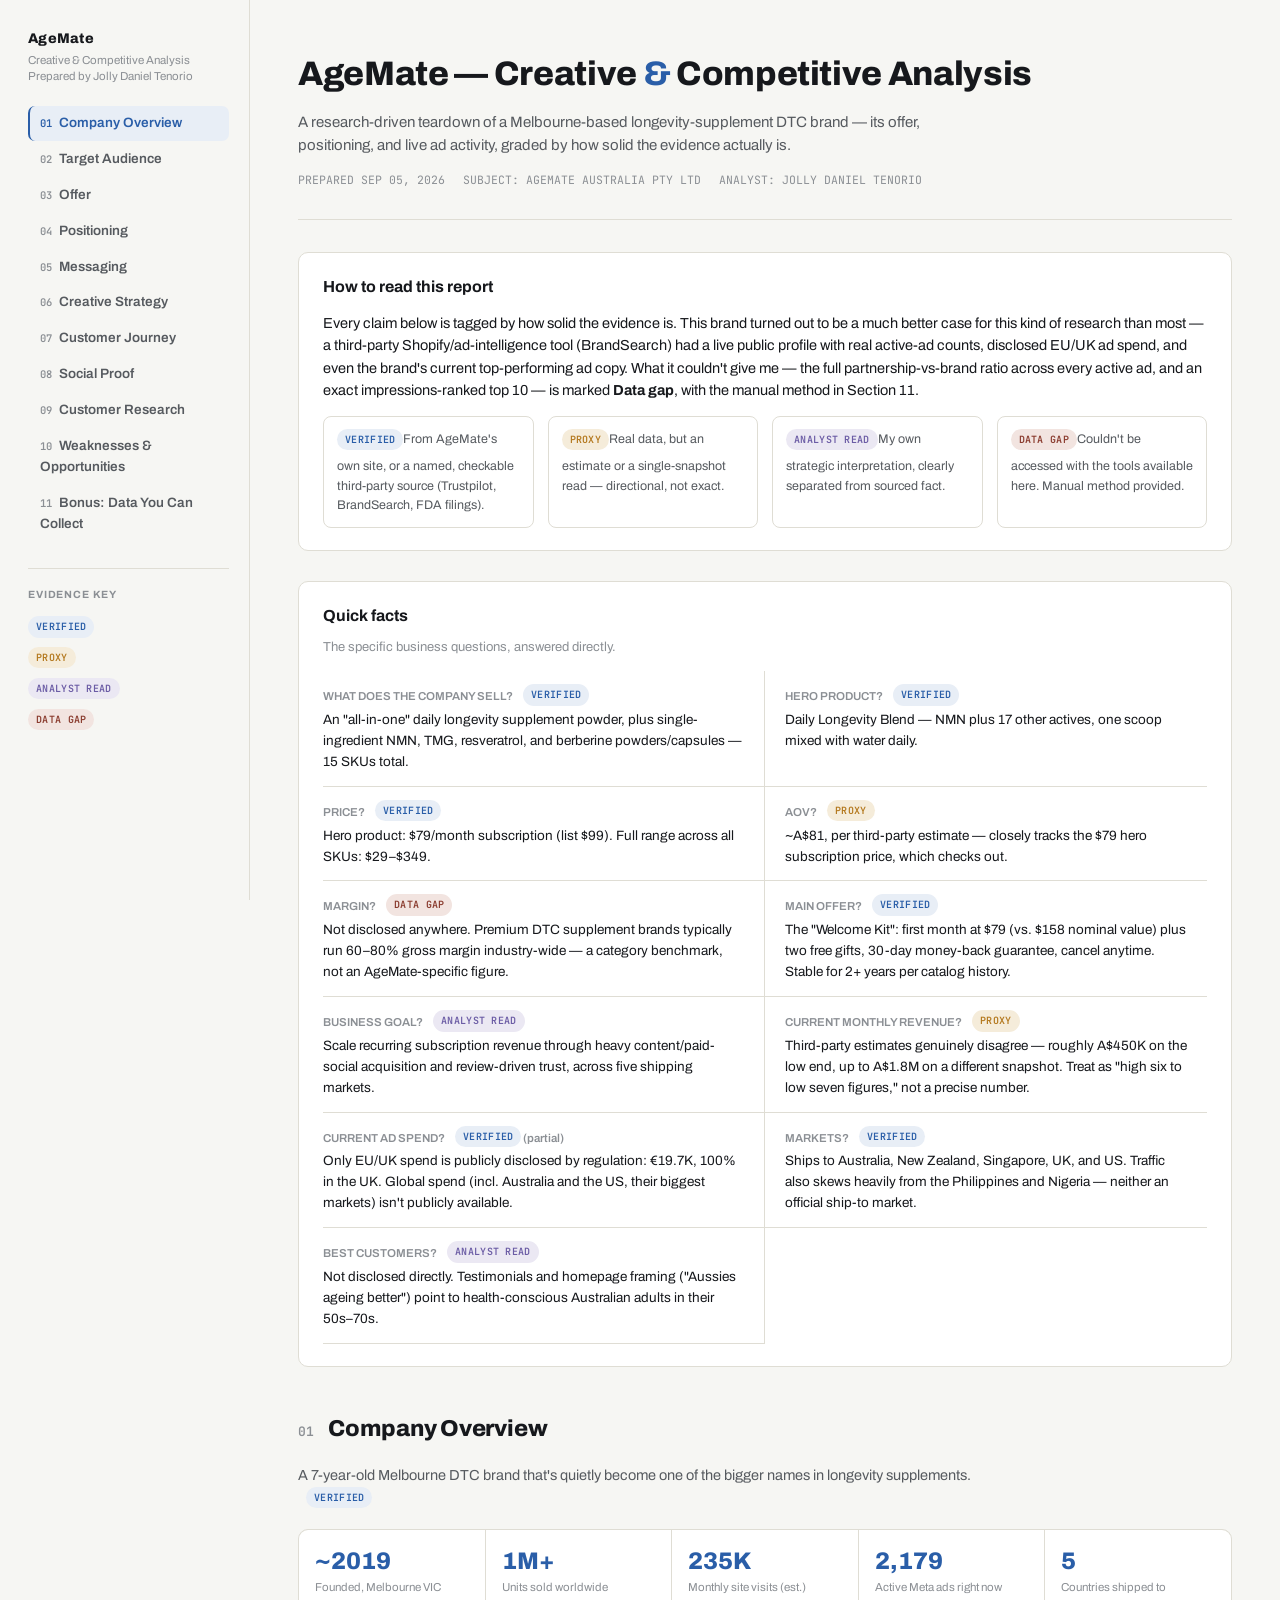
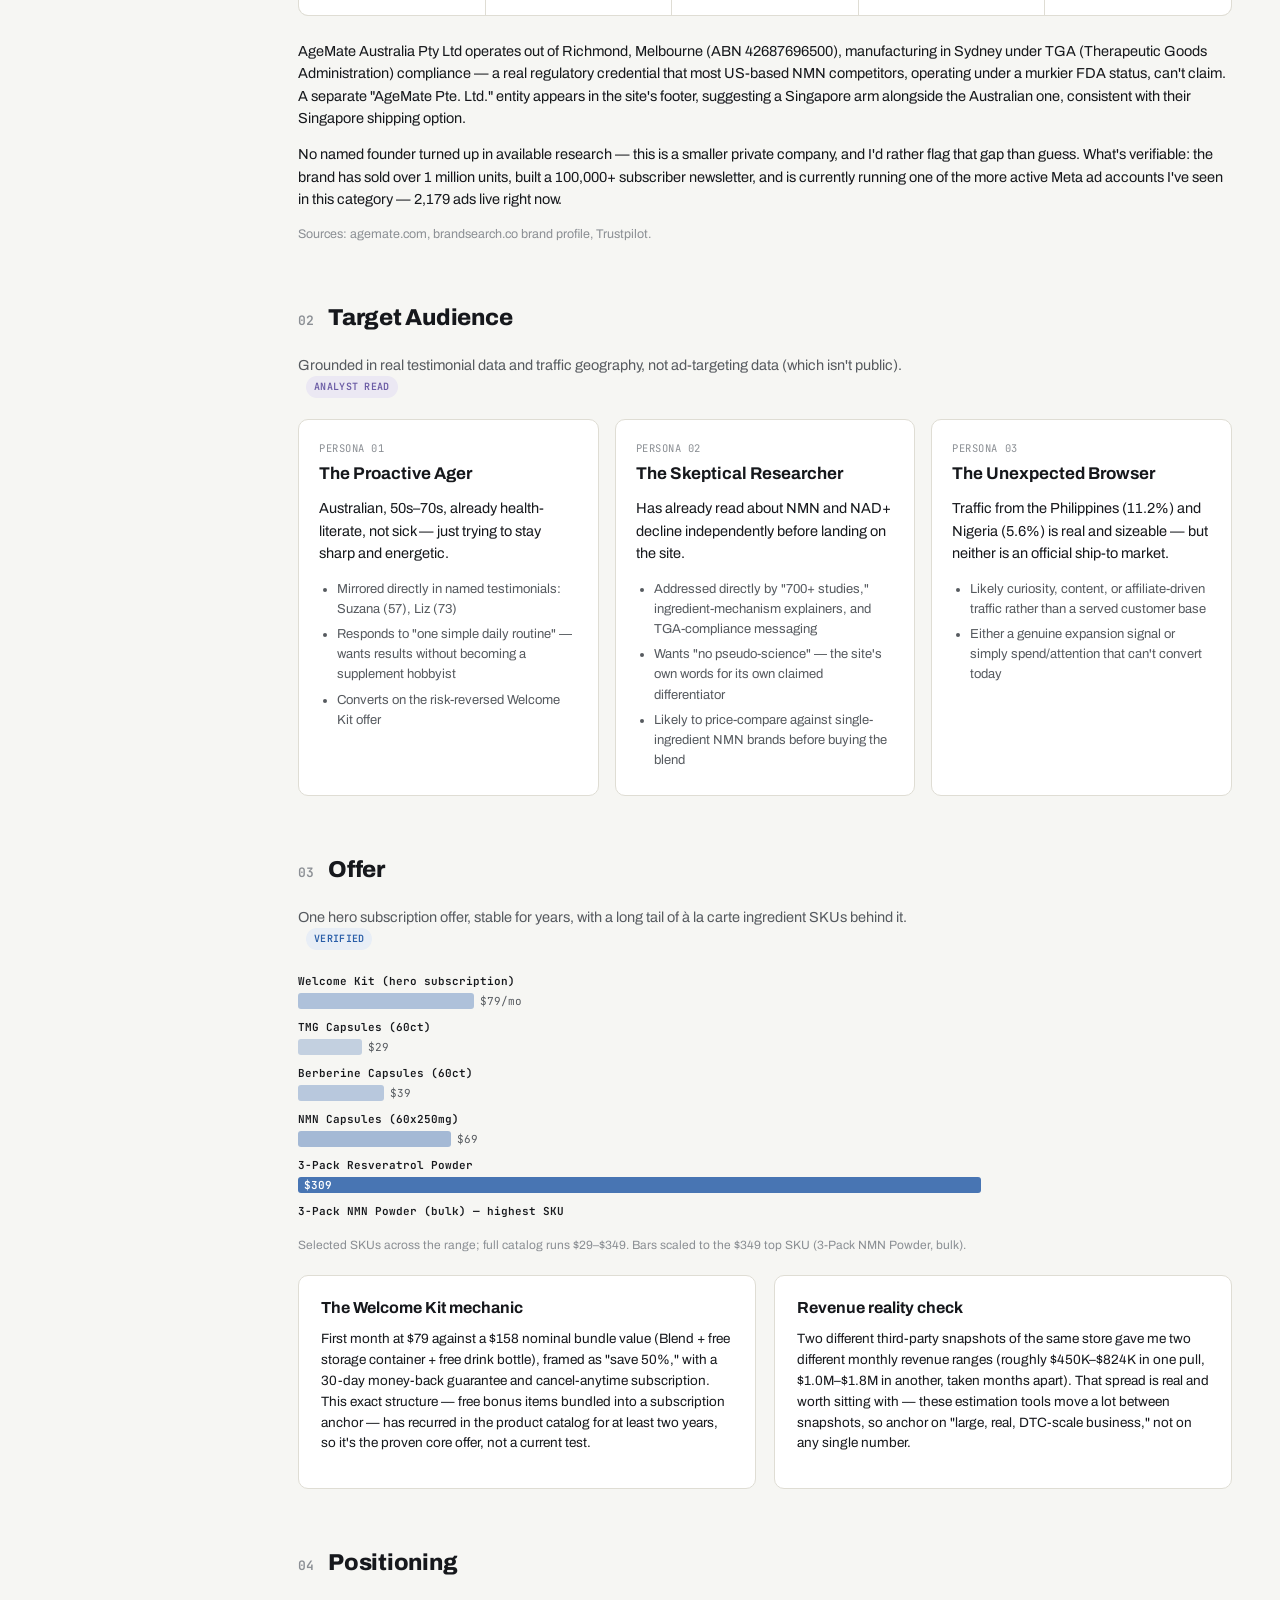
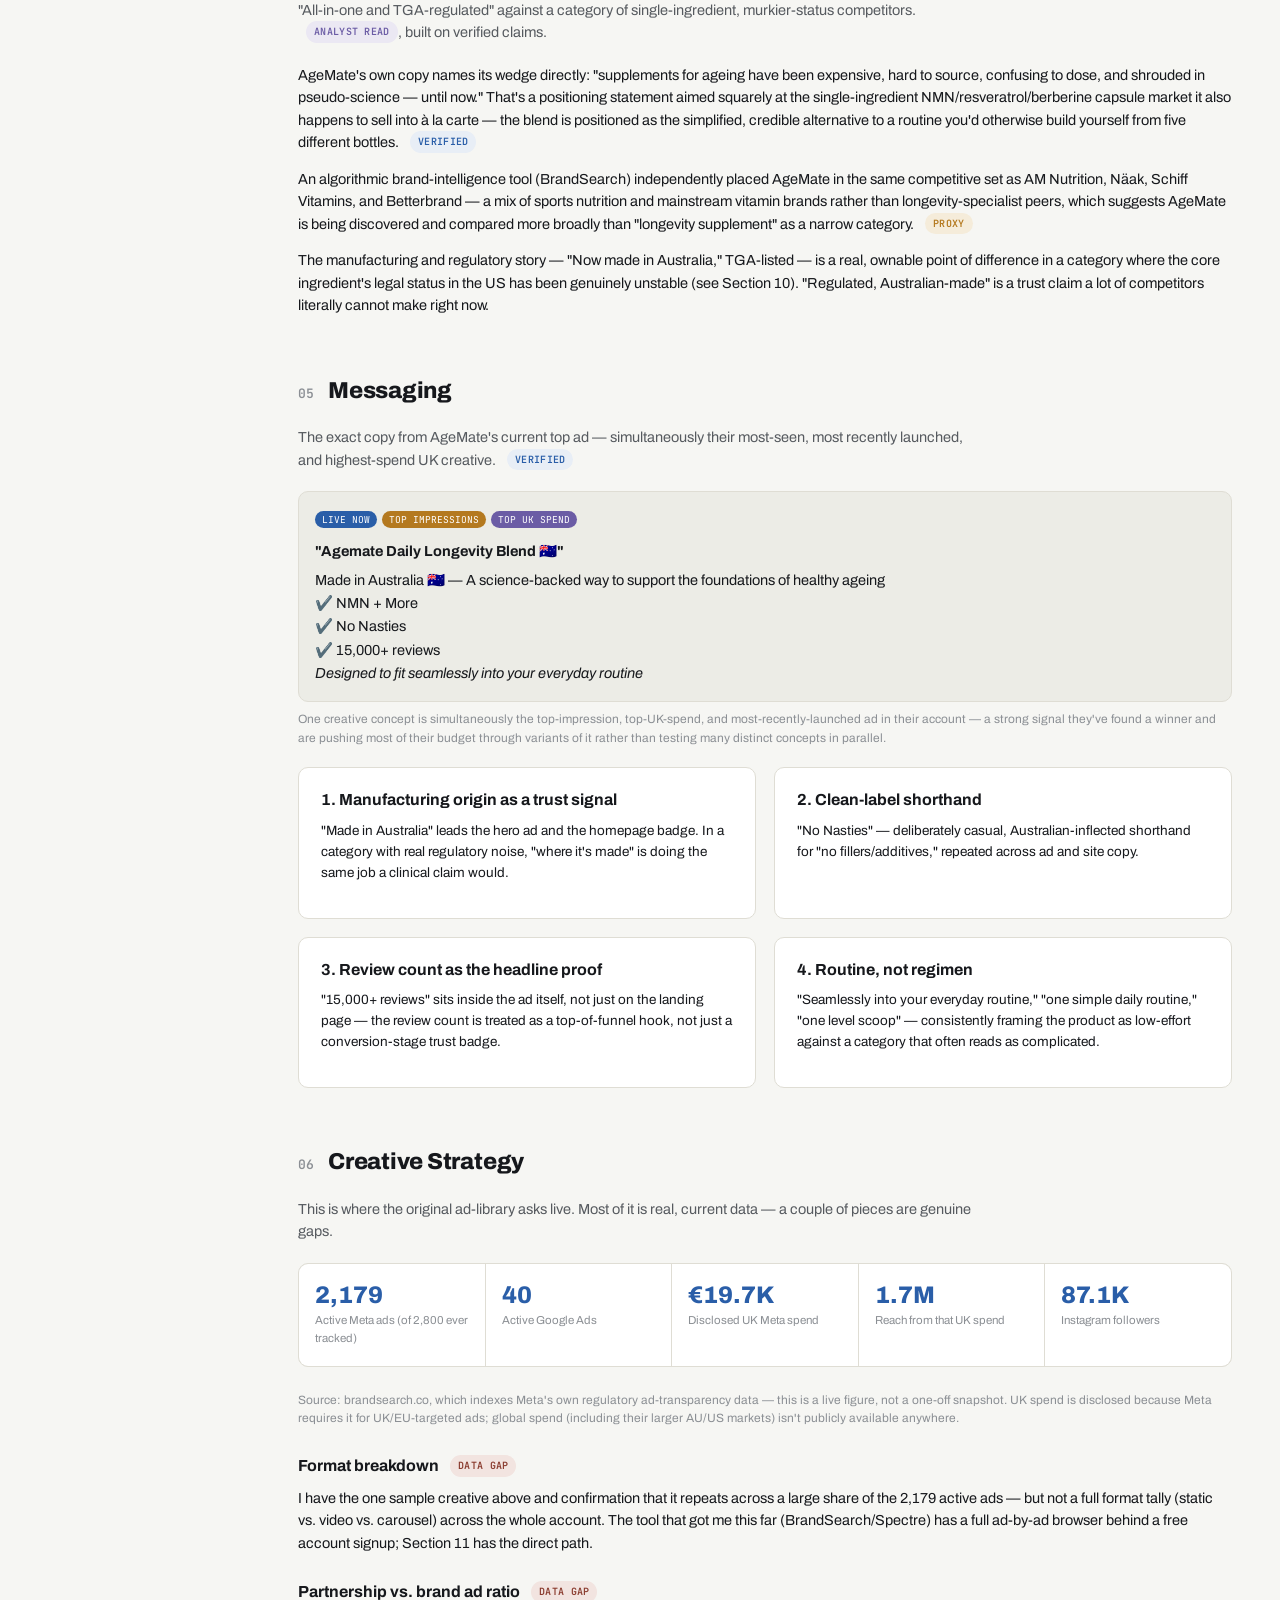
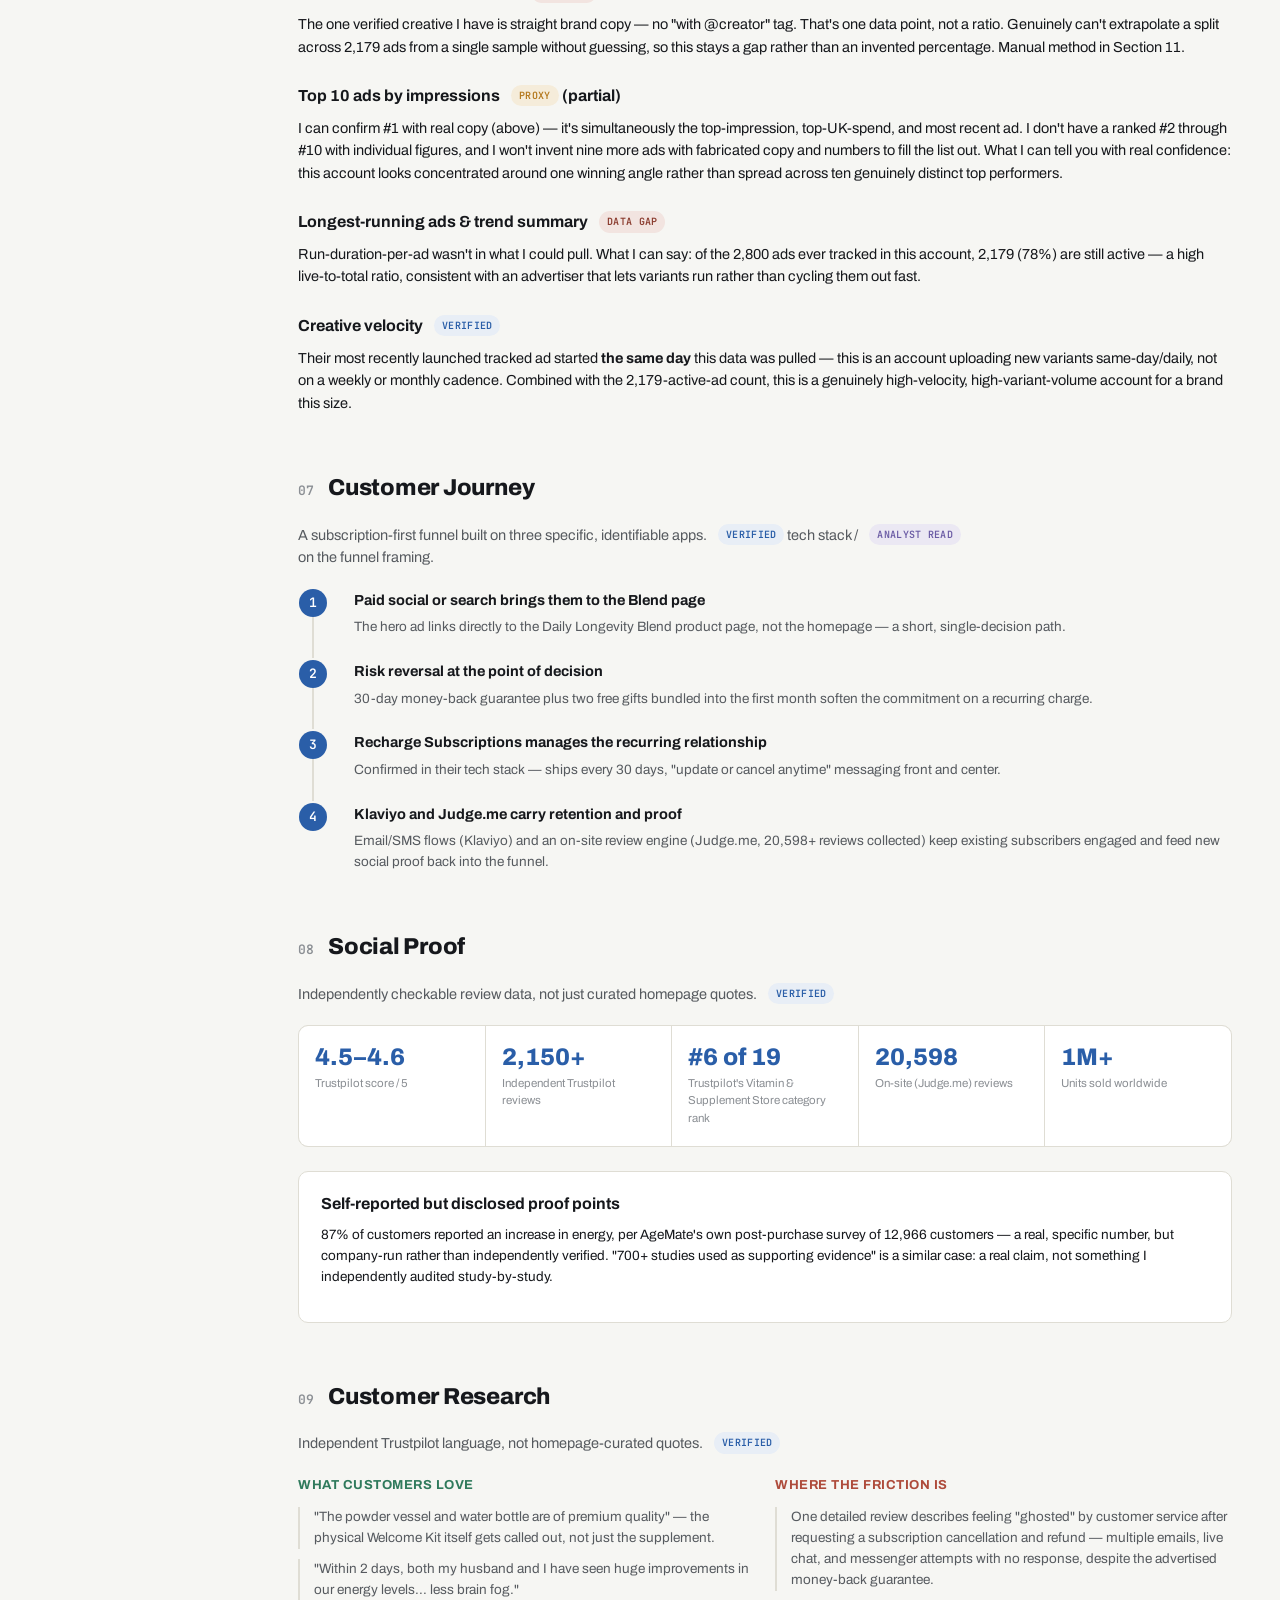
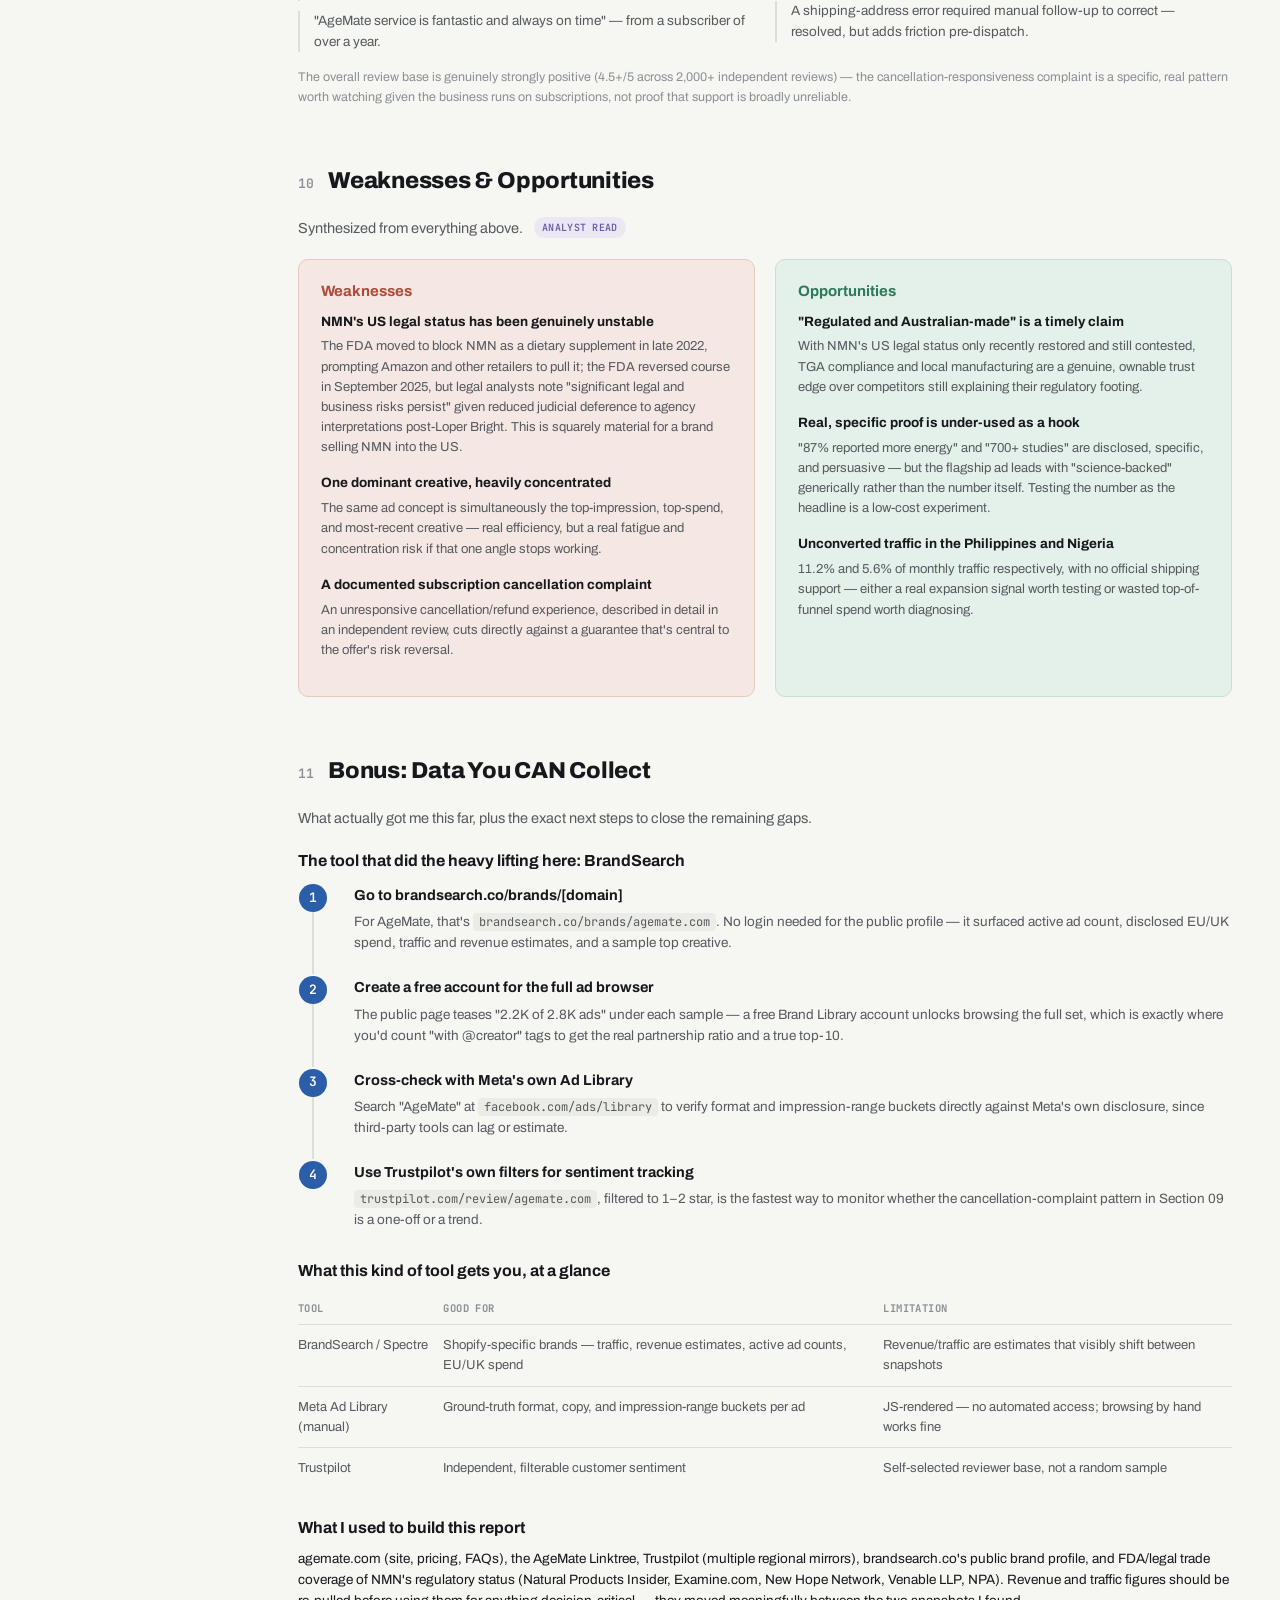
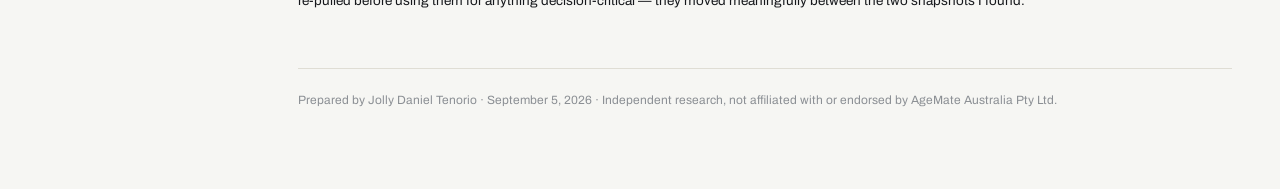
==== agemate.html @ 64e24109 "Add files via upload" ====
<!DOCTYPE html>
<html lang="en">
<head>
<meta charset="UTF-8">
<meta name="viewport" content="width=device-width, initial-scale=1.0">
<title>AgeMate — Creative &amp; Competitive Analysis</title>
<link rel="preconnect" href="https://fonts.googleapis.com">
<link href="https://fonts.googleapis.com/css2?family=Archivo:wght@500;600;700;800&family=Source+Serif+4:ital,wght@0,400;0,600;1,400&family=JetBrains+Mono:wght@400;500;600&display=swap" rel="stylesheet">
<style>
  :root{
    --paper:#F6F6F3; --paper-deep:#ECECE6; --card:#FFFFFF;
    --ink:#16181C; --ink-dim:#565A5F; --ink-faint:#8B8F94; --line:#DFDDD4;
    --signal:#2A5EA8; --signal-bg:#E8EEF6;
    --gold:#B4791F; --gold-bg:#F5ECDA;
    --analyst:#6B5CA5; --analyst-bg:#EBE8F3;
    --gap:#8A3B2E; --gap-bg:#F2E4E0;
    --risk:#AE4B3B; --risk-bg:#F5E7E3;
    --opp:#2F7A5C; --opp-bg:#E4F0EA;
    --radius:10px;
  }
  *{box-sizing:border-box;}
  html{scroll-behavior:smooth;}
  body{ margin:0; background:var(--paper); color:var(--ink); font-family:'Archivo',-apple-system,BlinkMacSystemFont,sans-serif; line-height:1.55; -webkit-font-smoothing:antialiased; }
  a{color:var(--signal);}
  .layout{ display:flex; max-width:1320px; margin:0 auto; }
  #sidebar{ width:250px; flex-shrink:0; position:sticky; top:0; align-self:flex-start; height:100vh; overflow-y:auto; padding:28px 20px 28px 28px; border-right:1px solid var(--line); }
  .side-brand{ font-weight:800; font-size:14px; letter-spacing:.02em; margin-bottom:2px; }
  .side-sub{ font-size:11.5px; color:var(--ink-faint); margin-bottom:22px; line-height:1.4; }
  #sidebar nav a{ display:block; font-size:13.5px; font-weight:600; color:var(--ink-dim); text-decoration:none; padding:7px 10px; border-radius:7px; margin-bottom:1px; border-left:2px solid transparent; }
  #sidebar nav a .n{ font-family:'JetBrains Mono',monospace; font-size:10.5px; color:var(--ink-faint); margin-right:7px; }
  #sidebar nav a:hover{ background:var(--paper-deep); color:var(--ink); }
  #sidebar nav a.active{ background:var(--signal-bg); color:var(--signal); border-left:2px solid var(--signal); }
  #sidebar nav a.active .n{ color:var(--signal); }
  .side-legend{ margin-top:26px; padding-top:18px; border-top:1px solid var(--line); }
  .side-legend-title{ font-size:10.5px; text-transform:uppercase; letter-spacing:.08em; color:var(--ink-faint); margin-bottom:10px; font-weight:700; }
  main{ flex:1; min-width:0; padding:28px 48px 80px; }
  .hero{ padding:20px 0 30px; border-bottom:1px solid var(--line); margin-bottom:32px; }
  .hero h1{ font-size:34px; font-weight:800; margin:0 0 10px; letter-spacing:-.01em; }
  .hero h1 span{ color:var(--signal); }
  .hero p{ color:var(--ink-dim); font-size:15px; max-width:640px; margin:0 0 14px; }
  .hero-meta{ display:flex; gap:18px; flex-wrap:wrap; font-family:'JetBrains Mono',monospace; font-size:11.5px; color:var(--ink-faint); }
  section{ margin-bottom:56px; scroll-margin-top:20px; }
  .sec-head{ display:flex; align-items:baseline; gap:14px; margin-bottom:18px; }
  .sec-num{ font-family:'JetBrains Mono',monospace; font-size:13px; color:var(--ink-faint); font-weight:600; }
  .sec-head h2{ font-size:23px; font-weight:800; margin:0; letter-spacing:-.01em; }
  .sec-dek{ color:var(--ink-dim); font-size:14.5px; max-width:680px; margin:0 0 20px; }
  p{ margin:0 0 14px; font-size:14.5px; }
  h3{ font-size:16px; font-weight:700; margin:0 0 8px; }
  .tag{ display:inline-flex; align-items:center; gap:5px; font-family:'JetBrains Mono',monospace; font-size:10px; font-weight:600; letter-spacing:.03em; text-transform:uppercase; padding:3px 8px; border-radius:20px; white-space:nowrap; }
  .tag.verified{ background:var(--signal-bg); color:var(--signal); }
  .tag.proxy{ background:var(--gold-bg); color:var(--gold); }
  .tag.analyst{ background:var(--analyst-bg); color:var(--analyst); }
  .tag.gap{ background:var(--gap-bg); color:var(--gap); }
  .tag-inline{ margin-left:8px; vertical-align:2px; }
  .method-box{ background:var(--card); border:1px solid var(--line); border-radius:var(--radius); padding:22px 24px; margin-bottom:30px; }
  .method-box h3{ margin-bottom:12px; }
  .method-grid{ display:grid; grid-template-columns:repeat(4,1fr); gap:14px; margin-top:14px; }
  .method-cell{ border:1px solid var(--line); border-radius:8px; padding:12px 13px; font-size:12.5px; color:var(--ink-dim); }
  .method-cell .tag{ margin-bottom:7px; }
  .qf-box{ background:var(--card); border:1px solid var(--line); border-radius:var(--radius); padding:22px 24px; margin-bottom:44px; }
  .qf-grid{ display:grid; grid-template-columns:1fr 1fr; gap:0; margin-top:14px; }
  .qf-item{ padding:13px 16px 13px 0; border-bottom:1px solid var(--line); }
  .qf-item:nth-child(odd){ padding-right:20px; border-right:1px solid var(--line); }
  .qf-item:nth-child(even){ padding-left:20px; }
  .qf-q{ font-size:11.5px; color:var(--ink-faint); font-weight:600; margin-bottom:4px; }
  .qf-a{ font-size:13.5px; color:var(--ink); }
  .stat-strip{ display:grid; grid-template-columns:repeat(5,1fr); gap:1px; background:var(--line); border:1px solid var(--line); border-radius:var(--radius); overflow:hidden; margin-bottom:24px; }
  .stat-cell{ background:var(--card); padding:18px 16px; text-align:left; }
  .stat-num{ font-size:24px; font-weight:800; color:var(--signal); display:block; line-height:1.1; }
  .stat-label{ font-size:11.5px; color:var(--ink-faint); margin-top:4px; }
  .card{ background:var(--card); border:1px solid var(--line); border-radius:var(--radius); padding:20px 22px; }
  .grid-2{ display:grid; grid-template-columns:1fr 1fr; gap:18px; }
  .grid-3{ display:grid; grid-template-columns:repeat(3,1fr); gap:16px; }
  .persona{ border:1px solid var(--line); border-radius:var(--radius); padding:20px; background:var(--card); }
  .persona .ptag{ font-family:'JetBrains Mono',monospace; font-size:10.5px; color:var(--ink-faint); text-transform:uppercase; letter-spacing:.05em; }
  .persona h3{ margin:5px 0 10px; font-size:17px; }
  .persona ul{ margin:10px 0 0; padding-left:18px; font-size:13px; color:var(--ink-dim); }
  .persona li{ margin-bottom:5px; }
  .timeline-caption{ font-size:12px; color:var(--ink-faint); margin-top:8px; }
  blockquote{ font-family:'Source Serif 4',serif; font-size:16.5px; font-style:italic; color:var(--ink); border-left:3px solid var(--signal); padding:4px 0 4px 18px; margin:0 0 8px; }
  .quote-src{ font-family:'JetBrains Mono',monospace; font-size:11px; color:var(--ink-faint); margin-bottom:20px; padding-left:21px; }
  .rev-cols{ display:grid; grid-template-columns:1fr 1fr; gap:20px; margin-top:18px;}
  .rev-col h4{ font-size:13px; text-transform:uppercase; letter-spacing:.04em; margin:0 0 12px; }
  .rev-col.love h4{ color:var(--opp); }
  .rev-col.friction h4{ color:var(--risk); }
  .rev-item{ font-size:13.5px; color:var(--ink-dim); margin-bottom:10px; padding-left:14px; border-left:2px solid var(--line); }
  .wo-grid{ display:grid; grid-template-columns:1fr 1fr; gap:20px; }
  .wo-col{ border-radius:var(--radius); padding:20px 22px; }
  .wo-col.weak{ background:var(--risk-bg); border:1px solid #E6C9C1; }
  .wo-col.opp{ background:var(--opp-bg); border:1px solid #C6E0D3; }
  .wo-col h3{ font-size:15px; }
  .wo-col.weak h3{ color:var(--risk); }
  .wo-col.opp h3{ color:var(--opp); }
  .wo-item{ margin-bottom:16px; }
  .wo-item h4{ font-size:13.5px; margin:0 0 4px; }
  .wo-item p{ font-size:13px; color:var(--ink-dim); margin:0; }
  .steps{ counter-reset:step; margin-top:10px; }
  .step{ position:relative; padding:0 0 20px 40px; border-left:2px solid var(--line); margin-left:14px; }
  .step:last-child{ border-left:2px solid transparent; padding-bottom:0; }
  .step::before{ counter-increment:step; content:counter(step); position:absolute; left:-15px; top:0; width:28px; height:28px; border-radius:50%; background:var(--signal); color:#fff; font-family:'JetBrains Mono',monospace; font-weight:600; font-size:13px; display:flex; align-items:center; justify-content:center; }
  .step h4{ font-size:14.5px; margin:2px 0 6px; }
  .step p{ font-size:13.5px; color:var(--ink-dim); margin:0; }
  .step code{ background:var(--paper-deep); padding:1px 6px; border-radius:4px; font-family:'JetBrains Mono',monospace; font-size:12px; }
  .tool-table{ width:100%; border-collapse:collapse; margin-top:16px; font-size:13px; }
  .tool-table th{ text-align:left; font-family:'JetBrains Mono',monospace; font-size:10.5px; text-transform:uppercase; letter-spacing:.04em; color:var(--ink-faint); border-bottom:1px solid var(--line); padding:0 10px 8px 0; }
  .tool-table td{ padding:10px 10px 10px 0; border-bottom:1px solid var(--line); color:var(--ink-dim); vertical-align:top; }
  .tool-table tr:last-child td{ border-bottom:none; }
  .ad-sample{ display:flex; gap:16px; border:1px solid var(--line); border-radius:var(--radius); padding:16px; background:var(--paper-deep); margin-top:10px; }
  .ad-sample .badge{ font-family:'JetBrains Mono',monospace; font-size:9.5px; background:var(--signal); color:#fff; padding:2px 7px; border-radius:10px; margin-right:5px; }
  .ad-copy{ font-size:13.5px; line-height:1.6; }
  footer{ border-top:1px solid var(--line); padding-top:22px; margin-top:20px; font-size:12px; color:var(--ink-faint); }
  @media (max-width: 980px){
    #sidebar{ display:none; } main{ padding:20px 20px 60px; }
    .method-grid, .qf-grid{ grid-template-columns:1fr; }
    .qf-item:nth-child(odd){ border-right:none; padding-right:0; }
    .qf-item:nth-child(even){ padding-left:0; }
    .stat-strip{ grid-template-columns:repeat(2,1fr); }
    .grid-2, .grid-3, .rev-cols, .wo-grid{ grid-template-columns:1fr; }
    .ad-sample{ flex-direction:column; }
  }
</style>
</head>
<body>

<div class="layout">
  <aside id="sidebar">
    <div class="side-brand">AgeMate</div>
    <div class="side-sub">Creative &amp; Competitive Analysis<br>Prepared by Jolly Daniel Tenorio</div>
    <nav id="toc">
      <a href="#overview"><span class="n">01</span>Company Overview</a>
      <a href="#audience"><span class="n">02</span>Target Audience</a>
      <a href="#offer"><span class="n">03</span>Offer</a>
      <a href="#positioning"><span class="n">04</span>Positioning</a>
      <a href="#messaging"><span class="n">05</span>Messaging</a>
      <a href="#creative"><span class="n">06</span>Creative Strategy</a>
      <a href="#journey"><span class="n">07</span>Customer Journey</a>
      <a href="#proof"><span class="n">08</span>Social Proof</a>
      <a href="#research"><span class="n">09</span>Customer Research</a>
      <a href="#weaknesses"><span class="n">10</span>Weaknesses &amp; Opportunities</a>
      <a href="#bonus"><span class="n">11</span>Bonus: Data You Can Collect</a>
    </nav>
    <div class="side-legend">
      <div class="side-legend-title">Evidence key</div>
      <div style="margin-bottom:6px;"><span class="tag verified">Verified</span></div>
      <div style="margin-bottom:6px;"><span class="tag proxy">Proxy</span></div>
      <div style="margin-bottom:6px;"><span class="tag analyst">Analyst read</span></div>
      <div><span class="tag gap">Data gap</span></div>
    </div>
  </aside>

  <main>
    <div class="hero">
      <h1>AgeMate — Creative <span>&amp;</span> Competitive Analysis</h1>
      <p>A research-driven teardown of a Melbourne-based longevity-supplement DTC brand — its offer, positioning, and live ad activity, graded by how solid the evidence actually is.</p>
      <div class="hero-meta">
        <span>PREPARED SEP 05, 2026</span>
        <span>SUBJECT: AGEMATE AUSTRALIA PTY LTD</span>
        <span>ANALYST: JOLLY DANIEL TENORIO</span>
      </div>
    </div>

    <div class="method-box">
      <h3>How to read this report</h3>
      <p>Every claim below is tagged by how solid the evidence is. This brand turned out to be a much better case for this kind of research than most — a third-party Shopify/ad-intelligence tool (BrandSearch) had a live public profile with real active-ad counts, disclosed EU/UK ad spend, and even the brand's current top-performing ad copy. What it couldn't give me — the full partnership-vs-brand ratio across every active ad, and an exact impressions-ranked top 10 — is marked <strong>Data gap</strong>, with the manual method in Section 11.</p>
      <div class="method-grid">
        <div class="method-cell"><span class="tag verified">Verified</span>From AgeMate's own site, or a named, checkable third-party source (Trustpilot, BrandSearch, FDA filings).</div>
        <div class="method-cell"><span class="tag proxy">Proxy</span>Real data, but an estimate or a single-snapshot read — directional, not exact.</div>
        <div class="method-cell"><span class="tag analyst">Analyst read</span>My own strategic interpretation, clearly separated from sourced fact.</div>
        <div class="method-cell"><span class="tag gap">Data gap</span>Couldn't be accessed with the tools available here. Manual method provided.</div>
      </div>
    </div>

    <div class="qf-box">
      <h3>Quick facts</h3>
      <p style="font-size:13px; color:var(--ink-faint); margin-bottom:0;">The specific business questions, answered directly.</p>
      <div class="qf-grid">
        <div class="qf-item"><div class="qf-q">WHAT DOES THE COMPANY SELL? <span class="tag verified tag-inline">Verified</span></div><div class="qf-a">An "all-in-one" daily longevity supplement powder, plus single-ingredient NMN, TMG, resveratrol, and berberine powders/capsules — 15 SKUs total.</div></div>
        <div class="qf-item"><div class="qf-q">HERO PRODUCT? <span class="tag verified tag-inline">Verified</span></div><div class="qf-a">Daily Longevity Blend — NMN plus 17 other actives, one scoop mixed with water daily.</div></div>
        <div class="qf-item"><div class="qf-q">PRICE? <span class="tag verified tag-inline">Verified</span></div><div class="qf-a">Hero product: $79/month subscription (list $99). Full range across all SKUs: $29–$349.</div></div>
        <div class="qf-item"><div class="qf-q">AOV? <span class="tag proxy tag-inline">Proxy</span></div><div class="qf-a">~A$81, per third-party estimate — closely tracks the $79 hero subscription price, which checks out.</div></div>
        <div class="qf-item"><div class="qf-q">MARGIN? <span class="tag gap tag-inline">Data gap</span></div><div class="qf-a">Not disclosed anywhere. Premium DTC supplement brands typically run 60–80% gross margin industry-wide — a category benchmark, not an AgeMate-specific figure.</div></div>
        <div class="qf-item"><div class="qf-q">MAIN OFFER? <span class="tag verified tag-inline">Verified</span></div><div class="qf-a">The "Welcome Kit": first month at $79 (vs. $158 nominal value) plus two free gifts, 30-day money-back guarantee, cancel anytime. Stable for 2+ years per catalog history.</div></div>
        <div class="qf-item"><div class="qf-q">BUSINESS GOAL? <span class="tag analyst tag-inline">Analyst read</span></div><div class="qf-a">Scale recurring subscription revenue through heavy content/paid-social acquisition and review-driven trust, across five shipping markets.</div></div>
        <div class="qf-item"><div class="qf-q">CURRENT MONTHLY REVENUE? <span class="tag proxy tag-inline">Proxy</span></div><div class="qf-a">Third-party estimates genuinely disagree — roughly A$450K on the low end, up to A$1.8M on a different snapshot. Treat as "high six to low seven figures," not a precise number.</div></div>
        <div class="qf-item"><div class="qf-q">CURRENT AD SPEND? <span class="tag verified tag-inline">Verified</span> (partial)</div><div class="qf-a">Only EU/UK spend is publicly disclosed by regulation: €19.7K, 100% in the UK. Global spend (incl. Australia and the US, their biggest markets) isn't publicly available.</div></div>
        <div class="qf-item"><div class="qf-q">MARKETS? <span class="tag verified tag-inline">Verified</span></div><div class="qf-a">Ships to Australia, New Zealand, Singapore, UK, and US. Traffic also skews heavily from the Philippines and Nigeria — neither an official ship-to market.</div></div>
        <div class="qf-item"><div class="qf-q">BEST CUSTOMERS? <span class="tag analyst tag-inline">Analyst read</span></div><div class="qf-a">Not disclosed directly. Testimonials and homepage framing ("Aussies ageing better") point to health-conscious Australian adults in their 50s–70s.</div></div>
      </div>
    </div>

    <!-- ============ 01 OVERVIEW ============ -->
    <section id="overview">
      <div class="sec-head"><span class="sec-num">01</span><h2>Company Overview</h2></div>
      <p class="sec-dek">A 7-year-old Melbourne DTC brand that's quietly become one of the bigger names in longevity supplements. <span class="tag verified tag-inline">Verified</span></p>

      <div class="stat-strip">
        <div class="stat-cell"><span class="stat-num">~2019</span><div class="stat-label">Founded, Melbourne VIC</div></div>
        <div class="stat-cell"><span class="stat-num">1M+</span><div class="stat-label">Units sold worldwide</div></div>
        <div class="stat-cell"><span class="stat-num">235K</span><div class="stat-label">Monthly site visits (est.)</div></div>
        <div class="stat-cell"><span class="stat-num">2,179</span><div class="stat-label">Active Meta ads right now</div></div>
        <div class="stat-cell"><span class="stat-num">5</span><div class="stat-label">Countries shipped to</div></div>
      </div>

      <p>AgeMate Australia Pty Ltd operates out of Richmond, Melbourne (ABN 42687696500), manufacturing in Sydney under TGA (Therapeutic Goods Administration) compliance — a real regulatory credential that most US-based NMN competitors, operating under a murkier FDA status, can't claim. A separate "AgeMate Pte. Ltd." entity appears in the site's footer, suggesting a Singapore arm alongside the Australian one, consistent with their Singapore shipping option.</p>
      <p>No named founder turned up in available research — this is a smaller private company, and I'd rather flag that gap than guess. What's verifiable: the brand has sold over 1 million units, built a 100,000+ subscriber newsletter, and is currently running one of the more active Meta ad accounts I've seen in this category — 2,179 ads live right now.</p>
      <p style="color:var(--ink-faint); font-size:12.5px;">Sources: agemate.com, brandsearch.co brand profile, Trustpilot.</p>
    </section>

    <!-- ============ 02 AUDIENCE ============ -->
    <section id="audience">
      <div class="sec-head"><span class="sec-num">02</span><h2>Target Audience</h2></div>
      <p class="sec-dek">Grounded in real testimonial data and traffic geography, not ad-targeting data (which isn't public). <span class="tag analyst tag-inline">Analyst read</span></p>

      <div class="grid-3">
        <div class="persona">
          <div class="ptag">Persona 01</div>
          <h3>The Proactive Ager</h3>
          <p>Australian, 50s–70s, already health-literate, not sick — just trying to stay sharp and energetic.</p>
          <ul>
            <li>Mirrored directly in named testimonials: Suzana (57), Liz (73)</li>
            <li>Responds to "one simple daily routine" — wants results without becoming a supplement hobbyist</li>
            <li>Converts on the risk-reversed Welcome Kit offer</li>
          </ul>
        </div>
        <div class="persona">
          <div class="ptag">Persona 02</div>
          <h3>The Skeptical Researcher</h3>
          <p>Has already read about NMN and NAD+ decline independently before landing on the site.</p>
          <ul>
            <li>Addressed directly by "700+ studies," ingredient-mechanism explainers, and TGA-compliance messaging</li>
            <li>Wants "no pseudo-science" — the site's own words for its own claimed differentiator</li>
            <li>Likely to price-compare against single-ingredient NMN brands before buying the blend</li>
          </ul>
        </div>
        <div class="persona">
          <div class="ptag">Persona 03</div>
          <h3>The Unexpected Browser</h3>
          <p>Traffic from the Philippines (11.2%) and Nigeria (5.6%) is real and sizeable — but neither is an official ship-to market.</p>
          <ul>
            <li>Likely curiosity, content, or affiliate-driven traffic rather than a served customer base</li>
            <li>Either a genuine expansion signal or simply spend/attention that can't convert today</li>
          </ul>
        </div>
      </div>
    </section>

    <!-- ============ 03 OFFER ============ -->
    <section id="offer">
      <div class="sec-head"><span class="sec-num">03</span><h2>Offer</h2></div>
      <p class="sec-dek">One hero subscription offer, stable for years, with a long tail of à la carte ingredient SKUs behind it. <span class="tag verified tag-inline">Verified</span></p>

      <svg viewBox="0 0 700 250" style="width:100%; max-width:700px; font-family:'JetBrains Mono',monospace;">
        <text x="0" y="14" font-size="11" font-weight="600" fill="#16181C">Welcome Kit (hero subscription)</text>
        <rect x="0" y="22" width="176" height="16" rx="3" fill="#2A5EA8" opacity="0.35"/>
        <text x="182" y="34" font-size="11" fill="#565A5F">$79/mo</text>
        <text x="0" y="60" font-size="11" font-weight="600" fill="#16181C">TMG Capsules (60ct)</text>
        <rect x="0" y="68" width="64" height="16" rx="3" fill="#2A5EA8" opacity="0.25"/>
        <text x="70" y="80" font-size="11" fill="#565A5F">$29</text>
        <text x="0" y="106" font-size="11" font-weight="600" fill="#16181C">Berberine Capsules (60ct)</text>
        <rect x="0" y="114" width="86" height="16" rx="3" fill="#2A5EA8" opacity="0.3"/>
        <text x="92" y="126" font-size="11" fill="#565A5F">$39</text>
        <text x="0" y="152" font-size="11" font-weight="600" fill="#16181C">NMN Capsules (60x250mg)</text>
        <rect x="0" y="160" width="153" height="16" rx="3" fill="#2A5EA8" opacity="0.4"/>
        <text x="159" y="172" font-size="11" fill="#565A5F">$69</text>
        <text x="0" y="198" font-size="11" font-weight="600" fill="#16181C">3-Pack Resveratrol Powder</text>
        <rect x="0" y="206" width="683" height="16" rx="3" fill="#2A5EA8" opacity="0.85"/>
        <text x="0" y="218" font-size="11" fill="#fff" font-weight="600" dx="6">$309</text>
        <text x="0" y="244" font-size="11" font-weight="600" fill="#16181C">3-Pack NMN Powder (bulk) — highest SKU</text>
        <rect x="0" y="248" width="700" height="0" rx="3" fill="none"/>
      </svg>
      <p class="timeline-caption">Selected SKUs across the range; full catalog runs $29–$349. Bars scaled to the $349 top SKU (3-Pack NMN Powder, bulk).</p>

      <div class="grid-2" style="margin-top:20px;">
        <div class="card">
          <h3>The Welcome Kit mechanic</h3>
          <p style="font-size:13.5px;">First month at $79 against a $158 nominal bundle value (Blend + free storage container + free drink bottle), framed as "save 50%," with a 30-day money-back guarantee and cancel-anytime subscription. This exact structure — free bonus items bundled into a subscription anchor — has recurred in the product catalog for at least two years, so it's the proven core offer, not a current test.</p>
        </div>
        <div class="card">
          <h3>Revenue reality check</h3>
          <p style="font-size:13.5px;">Two different third-party snapshots of the same store gave me two different monthly revenue ranges (roughly $450K–$824K in one pull, $1.0M–$1.8M in another, taken months apart). That spread is real and worth sitting with — these estimation tools move a lot between snapshots, so anchor on "large, real, DTC-scale business," not on any single number.</p>
        </div>
      </div>
    </section>

    <!-- ============ 04 POSITIONING ============ -->
    <section id="positioning">
      <div class="sec-head"><span class="sec-num">04</span><h2>Positioning</h2></div>
      <p class="sec-dek">"All-in-one and TGA-regulated" against a category of single-ingredient, murkier-status competitors. <span class="tag analyst tag-inline">Analyst read</span>, built on verified claims.</p>

      <p>AgeMate's own copy names its wedge directly: "supplements for ageing have been expensive, hard to source, confusing to dose, and shrouded in pseudo-science — until now." That's a positioning statement aimed squarely at the single-ingredient NMN/resveratrol/berberine capsule market it also happens to sell into à la carte — the blend is positioned as the simplified, credible alternative to a routine you'd otherwise build yourself from five different bottles. <span class="tag verified tag-inline">Verified</span></p>
      <p>An algorithmic brand-intelligence tool (BrandSearch) independently placed AgeMate in the same competitive set as AM Nutrition, Näak, Schiff Vitamins, and Betterbrand — a mix of sports nutrition and mainstream vitamin brands rather than longevity-specialist peers, which suggests AgeMate is being discovered and compared more broadly than "longevity supplement" as a narrow category. <span class="tag proxy tag-inline">Proxy</span></p>
      <p>The manufacturing and regulatory story — "Now made in Australia," TGA-listed — is a real, ownable point of difference in a category where the core ingredient's legal status in the US has been genuinely unstable (see Section 10). "Regulated, Australian-made" is a trust claim a lot of competitors literally cannot make right now.</p>
    </section>

    <!-- ============ 05 MESSAGING ============ -->
    <section id="messaging">
      <div class="sec-head"><span class="sec-num">05</span><h2>Messaging</h2></div>
      <p class="sec-dek">The exact copy from AgeMate's current top ad — simultaneously their most-seen, most recently launched, and highest-spend UK creative. <span class="tag verified tag-inline">Verified</span></p>

      <div class="ad-sample">
        <div class="ad-copy">
          <span class="badge">LIVE NOW</span><span class="badge" style="background:var(--gold);">TOP IMPRESSIONS</span><span class="badge" style="background:var(--analyst);">TOP UK SPEND</span>
          <p style="margin-top:10px; margin-bottom:6px; font-weight:700;">"Agemate Daily Longevity Blend 🇦🇺"</p>
          <p style="margin-bottom:0;">Made in Australia 🇦🇺 — A science-backed way to support the foundations of healthy ageing<br>✔️ NMN + More<br>✔️ No Nasties<br>✔️ 15,000+ reviews<br><em>Designed to fit seamlessly into your everyday routine</em></p>
        </div>
      </div>
      <p class="timeline-caption">One creative concept is simultaneously the top-impression, top-UK-spend, and most-recently-launched ad in their account — a strong signal they've found a winner and are pushing most of their budget through variants of it rather than testing many distinct concepts in parallel.</p>

      <div class="grid-2" style="margin-top:20px;">
        <div class="card">
          <h3>1. Manufacturing origin as a trust signal</h3>
          <p style="font-size:13.5px;">"Made in Australia" leads the hero ad and the homepage badge. In a category with real regulatory noise, "where it's made" is doing the same job a clinical claim would.</p>
        </div>
        <div class="card">
          <h3>2. Clean-label shorthand</h3>
          <p style="font-size:13.5px;">"No Nasties" — deliberately casual, Australian-inflected shorthand for "no fillers/additives," repeated across ad and site copy.</p>
        </div>
        <div class="card">
          <h3>3. Review count as the headline proof</h3>
          <p style="font-size:13.5px;">"15,000+ reviews" sits inside the ad itself, not just on the landing page — the review count is treated as a top-of-funnel hook, not just a conversion-stage trust badge.</p>
        </div>
        <div class="card">
          <h3>4. Routine, not regimen</h3>
          <p style="font-size:13.5px;">"Seamlessly into your everyday routine," "one simple daily routine," "one level scoop" — consistently framing the product as low-effort against a category that often reads as complicated.</p>
        </div>
      </div>
    </section>

    <!-- ============ 06 CREATIVE STRATEGY ============ -->
    <section id="creative">
      <div class="sec-head"><span class="sec-num">06</span><h2>Creative Strategy</h2></div>
      <p class="sec-dek">This is where the original ad-library asks live. Most of it is real, current data — a couple of pieces are genuine gaps.</p>

      <div class="stat-strip">
        <div class="stat-cell"><span class="stat-num">2,179</span><div class="stat-label">Active Meta ads (of 2,800 ever tracked)</div></div>
        <div class="stat-cell"><span class="stat-num">40</span><div class="stat-label">Active Google Ads</div></div>
        <div class="stat-cell"><span class="stat-num">€19.7K</span><div class="stat-label">Disclosed UK Meta spend</div></div>
        <div class="stat-cell"><span class="stat-num">1.7M</span><div class="stat-label">Reach from that UK spend</div></div>
        <div class="stat-cell"><span class="stat-num">87.1K</span><div class="stat-label">Instagram followers</div></div>
      </div>
      <p class="timeline-caption">Source: brandsearch.co, which indexes Meta's own regulatory ad-transparency data — this is a live figure, not a one-off snapshot. UK spend is disclosed because Meta requires it for UK/EU-targeted ads; global spend (including their larger AU/US markets) isn't publicly available anywhere.</p>

      <h3 style="margin-top:26px;">Format breakdown <span class="tag gap tag-inline">Data gap</span></h3>
      <p>I have the one sample creative above and confirmation that it repeats across a large share of the 2,179 active ads — but not a full format tally (static vs. video vs. carousel) across the whole account. The tool that got me this far (BrandSearch/Spectre) has a full ad-by-ad browser behind a free account signup; Section 11 has the direct path.</p>

      <h3 style="margin-top:26px;">Partnership vs. brand ad ratio <span class="tag gap tag-inline">Data gap</span></h3>
      <p>The one verified creative I have is straight brand copy — no "with @creator" tag. That's one data point, not a ratio. Genuinely can't extrapolate a split across 2,179 ads from a single sample without guessing, so this stays a gap rather than an invented percentage. Manual method in Section 11.</p>

      <h3 style="margin-top:26px;">Top 10 ads by impressions <span class="tag proxy tag-inline">Proxy</span> (partial)</h3>
      <p>I can confirm #1 with real copy (above) — it's simultaneously the top-impression, top-UK-spend, and most recent ad. I don't have a ranked #2 through #10 with individual figures, and I won't invent nine more ads with fabricated copy and numbers to fill the list out. What I can tell you with real confidence: this account looks concentrated around one winning angle rather than spread across ten genuinely distinct top performers.</p>

      <h3 style="margin-top:26px;">Longest-running ads &amp; trend summary <span class="tag gap tag-inline">Data gap</span></h3>
      <p>Run-duration-per-ad wasn't in what I could pull. What I can say: of the 2,800 ads ever tracked in this account, 2,179 (78%) are still active — a high live-to-total ratio, consistent with an advertiser that lets variants run rather than cycling them out fast.</p>

      <h3 style="margin-top:26px;">Creative velocity <span class="tag verified tag-inline">Verified</span></h3>
      <p>Their most recently launched tracked ad started <strong>the same day</strong> this data was pulled — this is an account uploading new variants same-day/daily, not on a weekly or monthly cadence. Combined with the 2,179-active-ad count, this is a genuinely high-velocity, high-variant-volume account for a brand this size.</p>
    </section>

    <!-- ============ 07 CUSTOMER JOURNEY ============ -->
    <section id="journey">
      <div class="sec-head"><span class="sec-num">07</span><h2>Customer Journey</h2></div>
      <p class="sec-dek">A subscription-first funnel built on three specific, identifiable apps. <span class="tag verified tag-inline">Verified</span> tech stack / <span class="tag analyst tag-inline">Analyst read</span> on the funnel framing.</p>
      <div class="steps">
        <div class="step"><h4>Paid social or search brings them to the Blend page</h4><p>The hero ad links directly to the Daily Longevity Blend product page, not the homepage — a short, single-decision path.</p></div>
        <div class="step"><h4>Risk reversal at the point of decision</h4><p>30-day money-back guarantee plus two free gifts bundled into the first month soften the commitment on a recurring charge.</p></div>
        <div class="step"><h4>Recharge Subscriptions manages the recurring relationship</h4><p>Confirmed in their tech stack — ships every 30 days, "update or cancel anytime" messaging front and center.</p></div>
        <div class="step"><h4>Klaviyo and Judge.me carry retention and proof</h4><p>Email/SMS flows (Klaviyo) and an on-site review engine (Judge.me, 20,598+ reviews collected) keep existing subscribers engaged and feed new social proof back into the funnel.</p></div>
      </div>
    </section>

    <!-- ============ 08 SOCIAL PROOF ============ -->
    <section id="proof">
      <div class="sec-head"><span class="sec-num">08</span><h2>Social Proof</h2></div>
      <p class="sec-dek">Independently checkable review data, not just curated homepage quotes. <span class="tag verified tag-inline">Verified</span></p>

      <div class="stat-strip">
        <div class="stat-cell"><span class="stat-num">4.5–4.6</span><div class="stat-label">Trustpilot score / 5</div></div>
        <div class="stat-cell"><span class="stat-num">2,150+</span><div class="stat-label">Independent Trustpilot reviews</div></div>
        <div class="stat-cell"><span class="stat-num">#6 of 19</span><div class="stat-label">Trustpilot's Vitamin &amp; Supplement Store category rank</div></div>
        <div class="stat-cell"><span class="stat-num">20,598</span><div class="stat-label">On-site (Judge.me) reviews</div></div>
        <div class="stat-cell"><span class="stat-num">1M+</span><div class="stat-label">Units sold worldwide</div></div>
      </div>

      <div class="card">
        <h3>Self-reported but disclosed proof points</h3>
        <p style="font-size:13.5px;">87% of customers reported an increase in energy, per AgeMate's own post-purchase survey of 12,966 customers — a real, specific number, but company-run rather than independently verified. "700+ studies used as supporting evidence" is a similar case: a real claim, not something I independently audited study-by-study.</p>
      </div>
    </section>

    <!-- ============ 09 CUSTOMER RESEARCH ============ -->
    <section id="research">
      <div class="sec-head"><span class="sec-num">09</span><h2>Customer Research</h2></div>
      <p class="sec-dek">Independent Trustpilot language, not homepage-curated quotes. <span class="tag verified tag-inline">Verified</span></p>

      <div class="rev-cols">
        <div class="rev-col love">
          <h4>What customers love</h4>
          <div class="rev-item">"The powder vessel and water bottle are of premium quality" — the physical Welcome Kit itself gets called out, not just the supplement.</div>
          <div class="rev-item">"Within 2 days, both my husband and I have seen huge improvements in our energy levels... less brain fog."</div>
          <div class="rev-item">"AgeMate service is fantastic and always on time" — from a subscriber of over a year.</div>
        </div>
        <div class="rev-col friction">
          <h4>Where the friction is</h4>
          <div class="rev-item">One detailed review describes feeling "ghosted" by customer service after requesting a subscription cancellation and refund — multiple emails, live chat, and messenger attempts with no response, despite the advertised money-back guarantee.</div>
          <div class="rev-item">A shipping-address error required manual follow-up to correct — resolved, but adds friction pre-dispatch.</div>
        </div>
      </div>
      <p style="margin-top:6px; font-size:12.5px; color:var(--ink-faint);">The overall review base is genuinely strongly positive (4.5+/5 across 2,000+ independent reviews) — the cancellation-responsiveness complaint is a specific, real pattern worth watching given the business runs on subscriptions, not proof that support is broadly unreliable.</p>
    </section>

    <!-- ============ 10 WEAKNESSES & OPPORTUNITIES ============ -->
    <section id="weaknesses">
      <div class="sec-head"><span class="sec-num">10</span><h2>Weaknesses &amp; Opportunities</h2></div>
      <p class="sec-dek">Synthesized from everything above. <span class="tag analyst tag-inline">Analyst read</span></p>

      <div class="wo-grid">
        <div class="wo-col weak">
          <h3>Weaknesses</h3>
          <div class="wo-item"><h4>NMN's US legal status has been genuinely unstable</h4><p>The FDA moved to block NMN as a dietary supplement in late 2022, prompting Amazon and other retailers to pull it; the FDA reversed course in September 2025, but legal analysts note "significant legal and business risks persist" given reduced judicial deference to agency interpretations post-Loper Bright. This is squarely material for a brand selling NMN into the US.</p></div>
          <div class="wo-item"><h4>One dominant creative, heavily concentrated</h4><p>The same ad concept is simultaneously the top-impression, top-spend, and most-recent creative — real efficiency, but a real fatigue and concentration risk if that one angle stops working.</p></div>
          <div class="wo-item"><h4>A documented subscription cancellation complaint</h4><p>An unresponsive cancellation/refund experience, described in detail in an independent review, cuts directly against a guarantee that's central to the offer's risk reversal.</p></div>
        </div>
        <div class="wo-col opp">
          <h3>Opportunities</h3>
          <div class="wo-item"><h4>"Regulated and Australian-made" is a timely claim</h4><p>With NMN's US legal status only recently restored and still contested, TGA compliance and local manufacturing are a genuine, ownable trust edge over competitors still explaining their regulatory footing.</p></div>
          <div class="wo-item"><h4>Real, specific proof is under-used as a hook</h4><p>"87% reported more energy" and "700+ studies" are disclosed, specific, and persuasive — but the flagship ad leads with "science-backed" generically rather than the number itself. Testing the number as the headline is a low-cost experiment.</p></div>
          <div class="wo-item"><h4>Unconverted traffic in the Philippines and Nigeria</h4><p>11.2% and 5.6% of monthly traffic respectively, with no official shipping support — either a real expansion signal worth testing or wasted top-of-funnel spend worth diagnosing.</p></div>
        </div>
      </div>
    </section>

    <!-- ============ 11 BONUS ============ -->
    <section id="bonus">
      <div class="sec-head"><span class="sec-num">11</span><h2>Bonus: Data You CAN Collect</h2></div>
      <p class="sec-dek">What actually got me this far, plus the exact next steps to close the remaining gaps.</p>

      <h3>The tool that did the heavy lifting here: BrandSearch</h3>
      <div class="steps">
        <div class="step"><h4>Go to brandsearch.co/brands/[domain]</h4><p>For AgeMate, that's <code>brandsearch.co/brands/agemate.com</code>. No login needed for the public profile — it surfaced active ad count, disclosed EU/UK spend, traffic and revenue estimates, and a sample top creative.</p></div>
        <div class="step"><h4>Create a free account for the full ad browser</h4><p>The public page teases "2.2K of 2.8K ads" under each sample — a free Brand Library account unlocks browsing the full set, which is exactly where you'd count "with @creator" tags to get the real partnership ratio and a true top-10.</p></div>
        <div class="step"><h4>Cross-check with Meta's own Ad Library</h4><p>Search "AgeMate" at <code>facebook.com/ads/library</code> to verify format and impression-range buckets directly against Meta's own disclosure, since third-party tools can lag or estimate.</p></div>
        <div class="step"><h4>Use Trustpilot's own filters for sentiment tracking</h4><p><code>trustpilot.com/review/agemate.com</code>, filtered to 1–2 star, is the fastest way to monitor whether the cancellation-complaint pattern in Section 09 is a one-off or a trend.</p></div>
      </div>

      <h3 style="margin-top:28px;">What this kind of tool gets you, at a glance</h3>
      <table class="tool-table">
        <tr><th>Tool</th><th>Good for</th><th>Limitation</th></tr>
        <tr><td>BrandSearch / Spectre</td><td>Shopify-specific brands — traffic, revenue estimates, active ad counts, EU/UK spend</td><td>Revenue/traffic are estimates that visibly shift between snapshots</td></tr>
        <tr><td>Meta Ad Library (manual)</td><td>Ground-truth format, copy, and impression-range buckets per ad</td><td>JS-rendered — no automated access; browsing by hand works fine</td></tr>
        <tr><td>Trustpilot</td><td>Independent, filterable customer sentiment</td><td>Self-selected reviewer base, not a random sample</td></tr>
      </table>

      <h3 style="margin-top:28px;">What I used to build this report</h3>
      <p style="font-size:13.5px;">agemate.com (site, pricing, FAQs), the AgeMate Linktree, Trustpilot (multiple regional mirrors), brandsearch.co's public brand profile, and FDA/legal trade coverage of NMN's regulatory status (Natural Products Insider, Examine.com, New Hope Network, Venable LLP, NPA). Revenue and traffic figures should be re-pulled before using them for anything decision-critical — they moved meaningfully between the two snapshots I found.</p>
    </section>

    <footer>
      Prepared by Jolly Daniel Tenorio · September 5, 2026 · Independent research, not affiliated with or endorsed by AgeMate Australia Pty Ltd.
    </footer>
  </main>
</div>

<script>
  const links = document.querySelectorAll('#toc a');
  const sections = Array.from(links).map(l => document.querySelector(l.getAttribute('href')));
  function onScroll(){
    let idx = 0;
    const y = window.scrollY + 100;
    sections.forEach((s,i) => { if(s && s.offsetTop <= y) idx = i; });
    links.forEach((l,i) => l.classList.toggle('active', i === idx));
  }
  window.addEventListener('scroll', onScroll);
  onScroll();
</script>

</body>
</html>
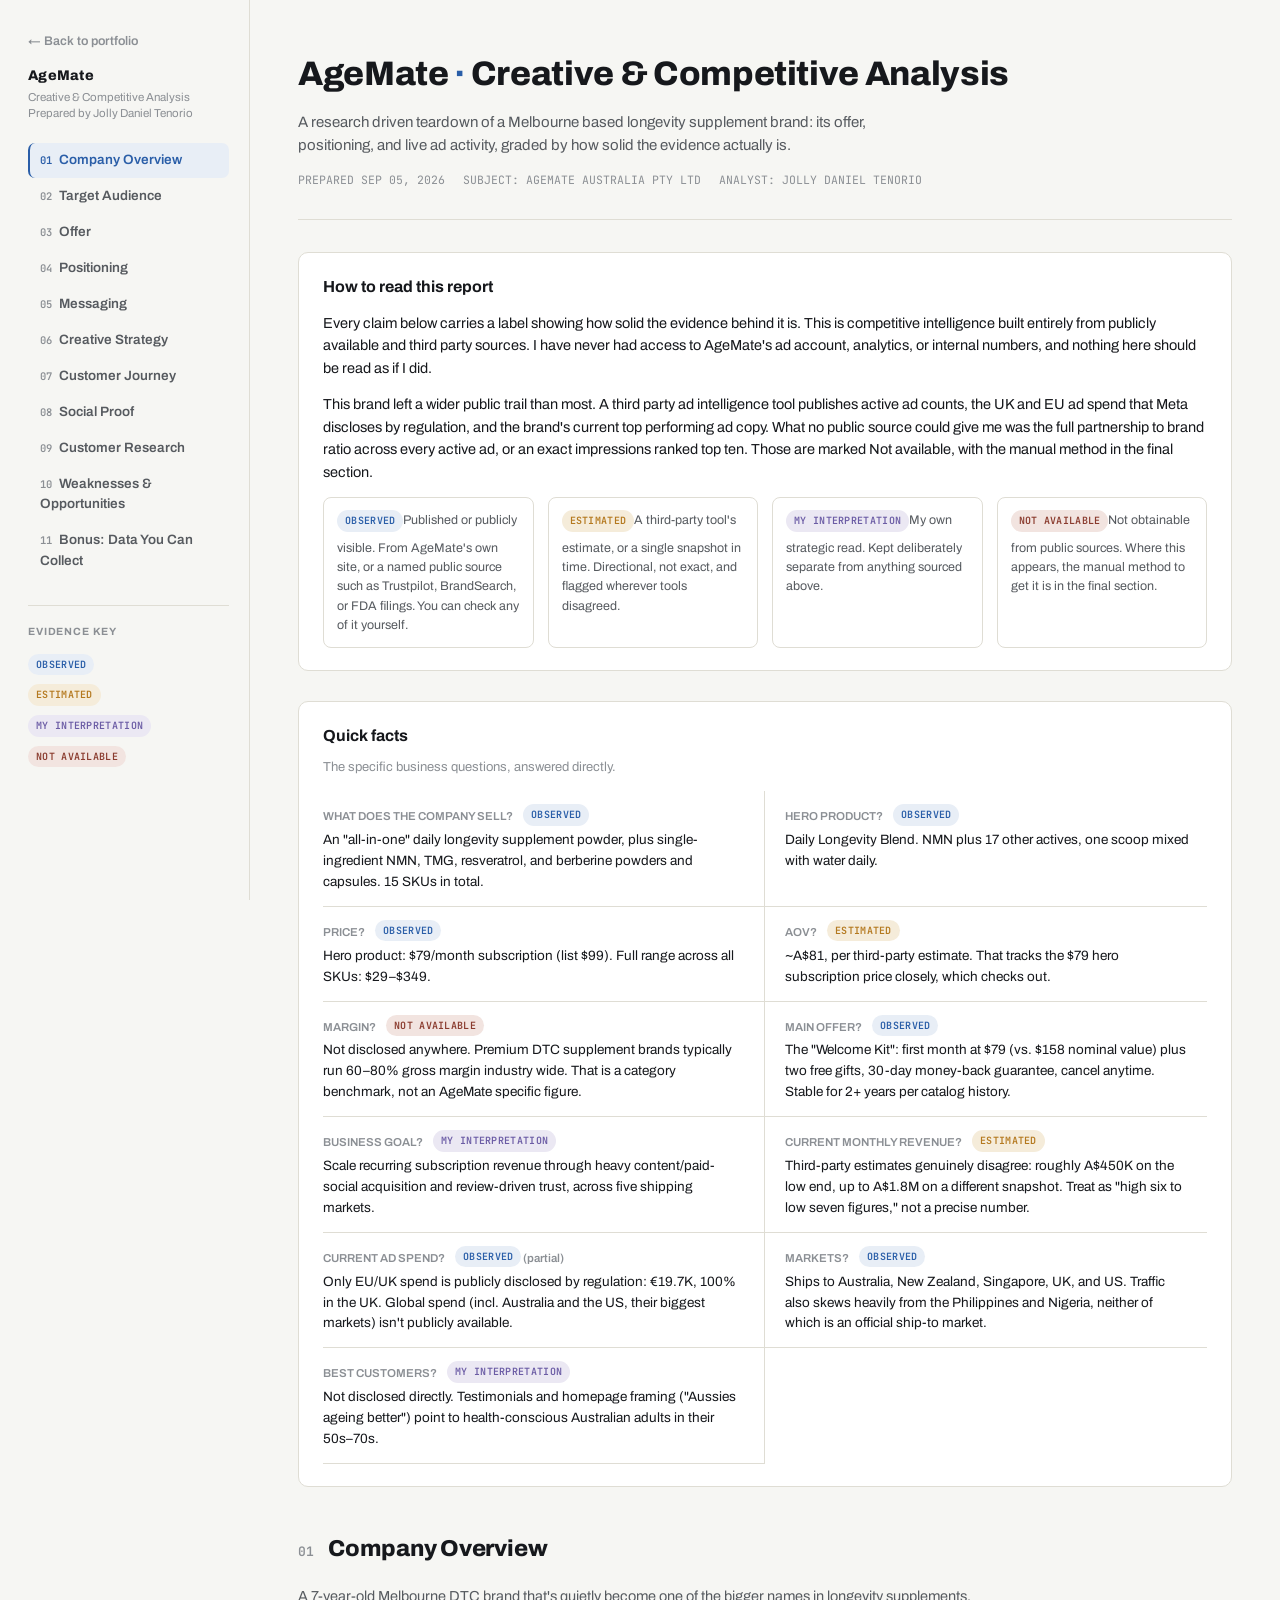
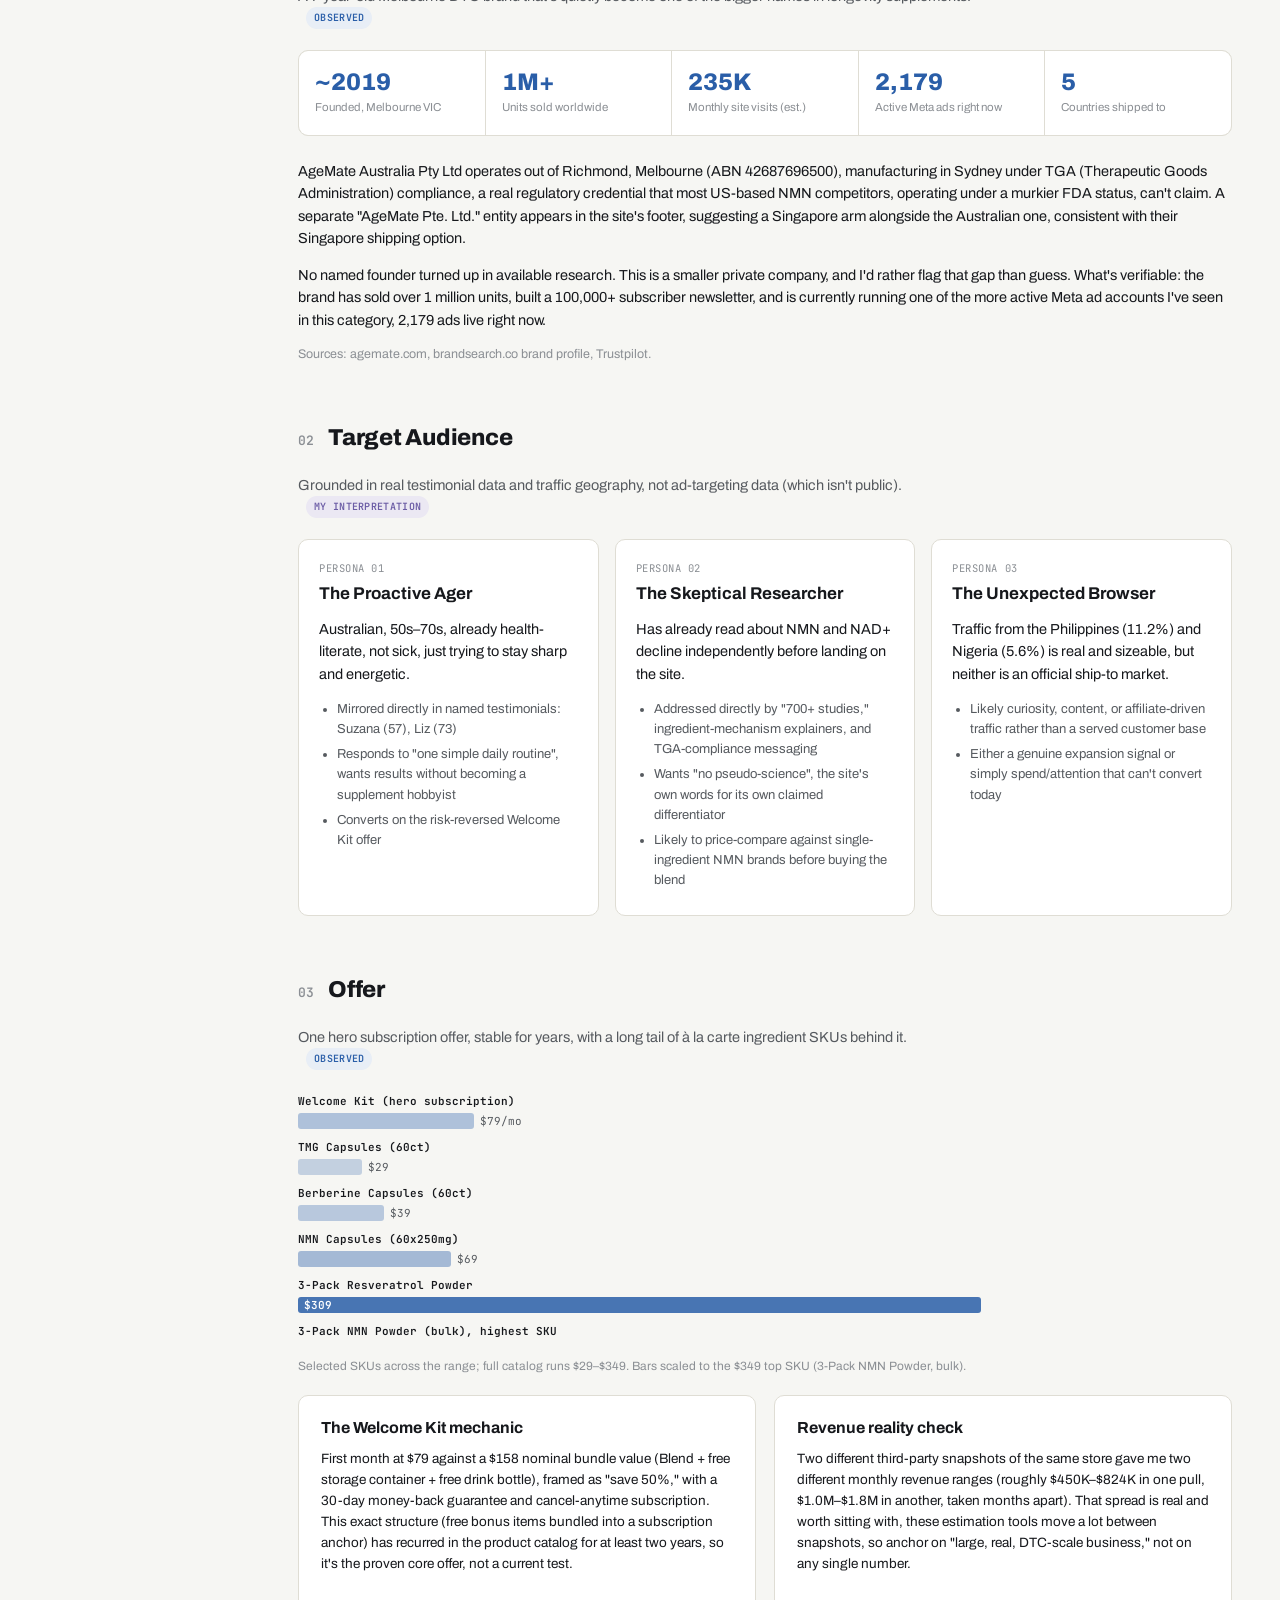
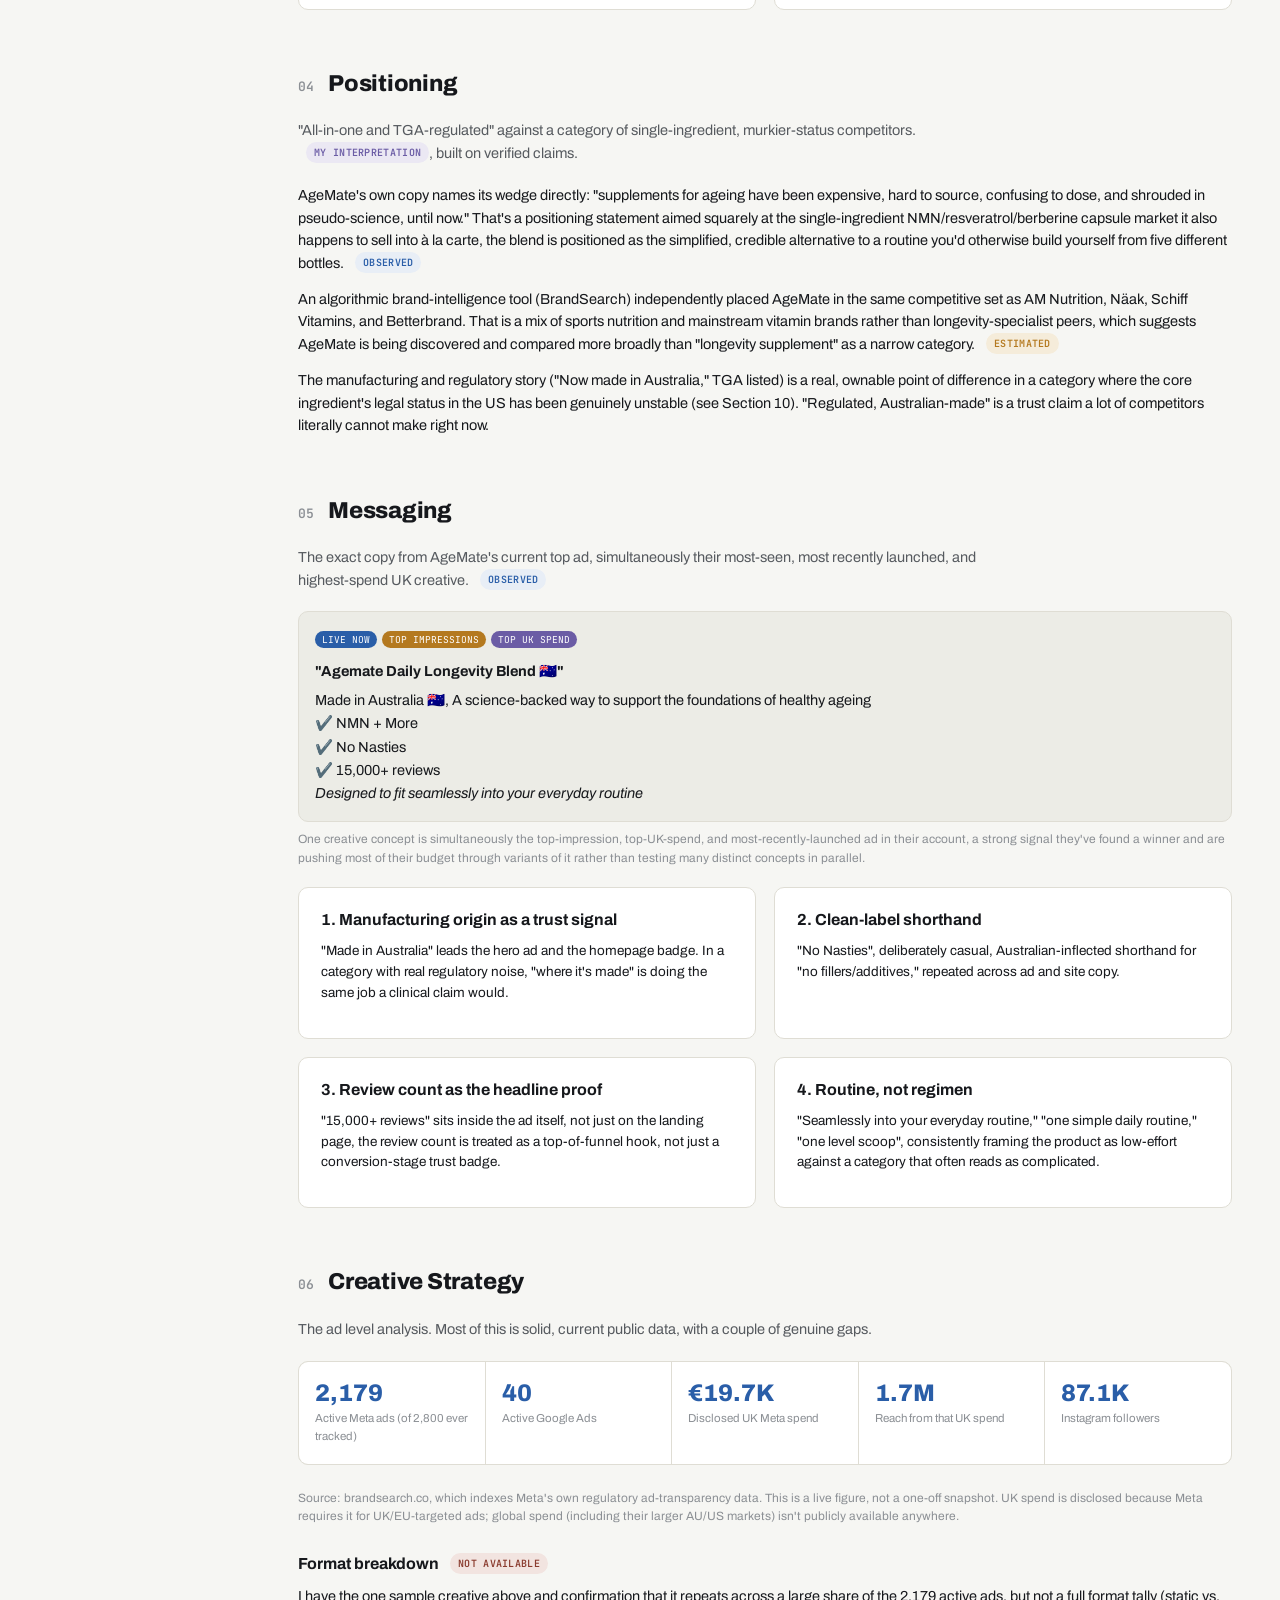
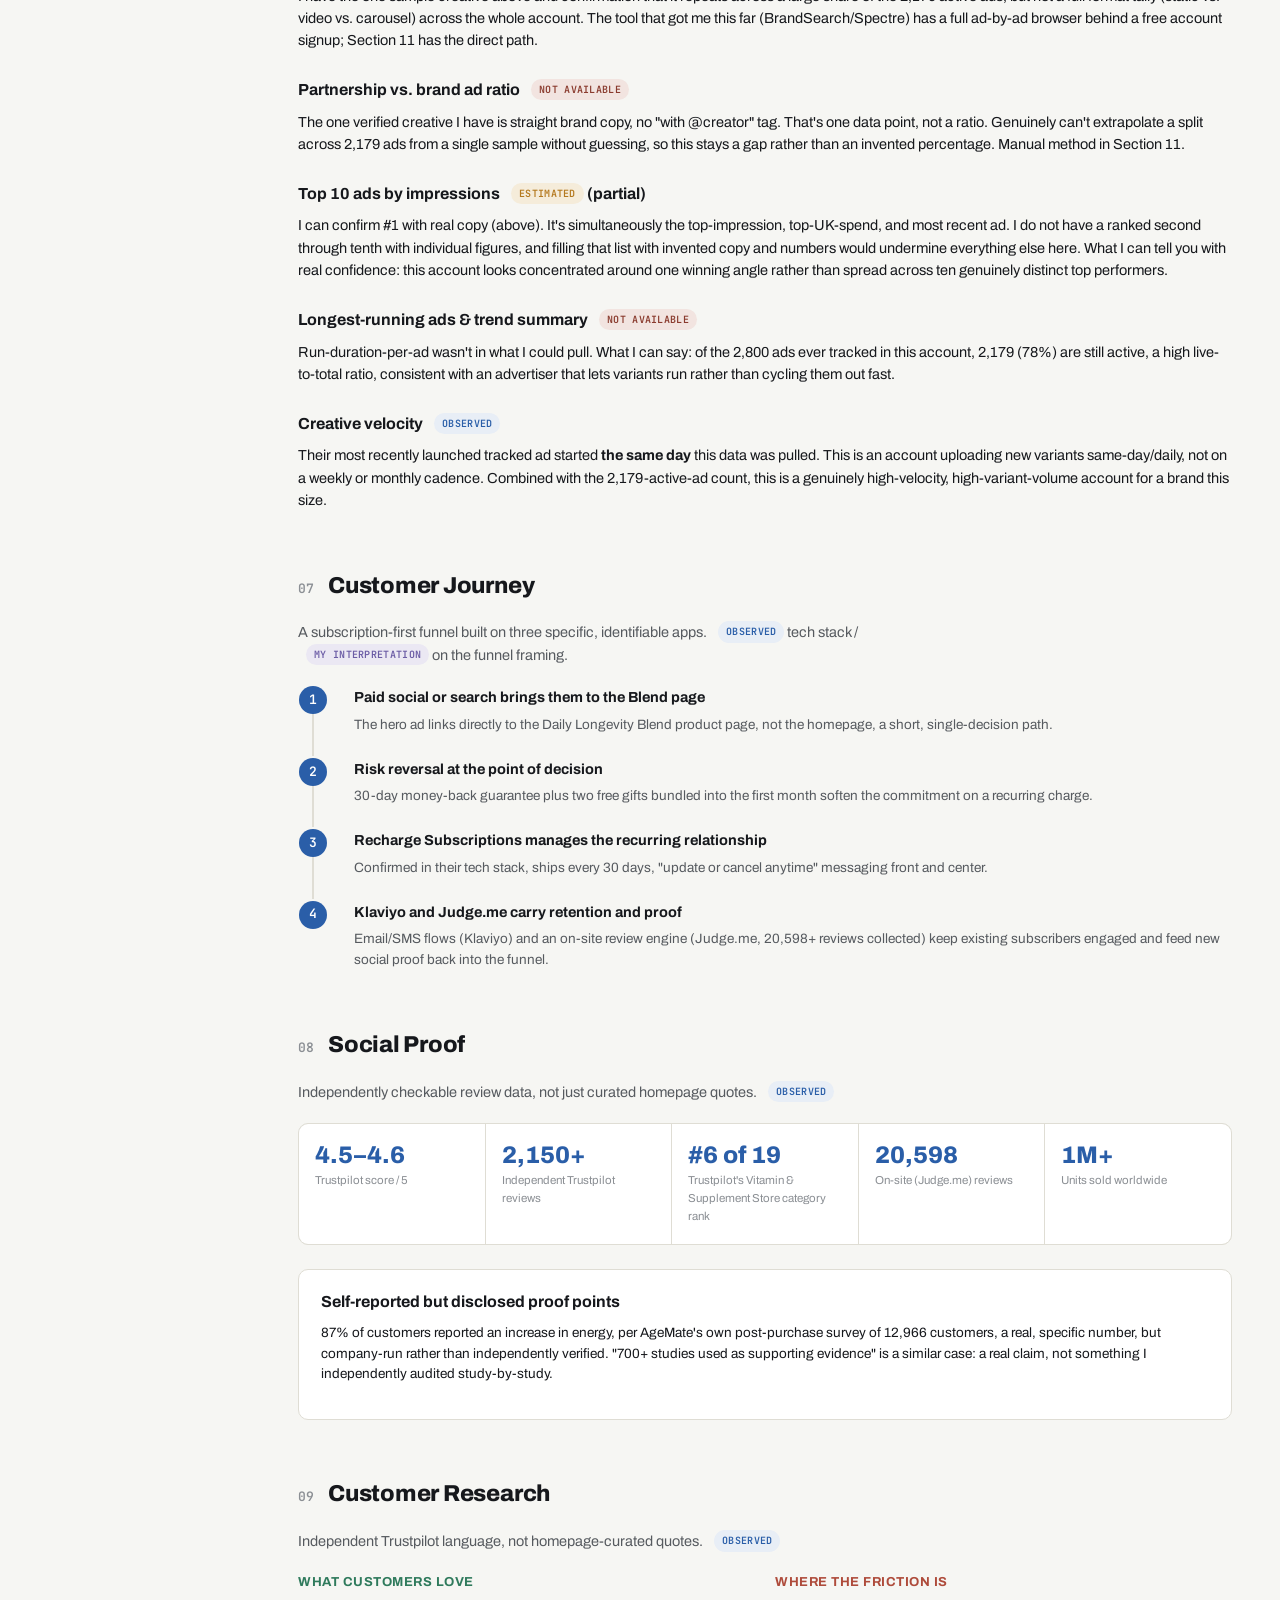
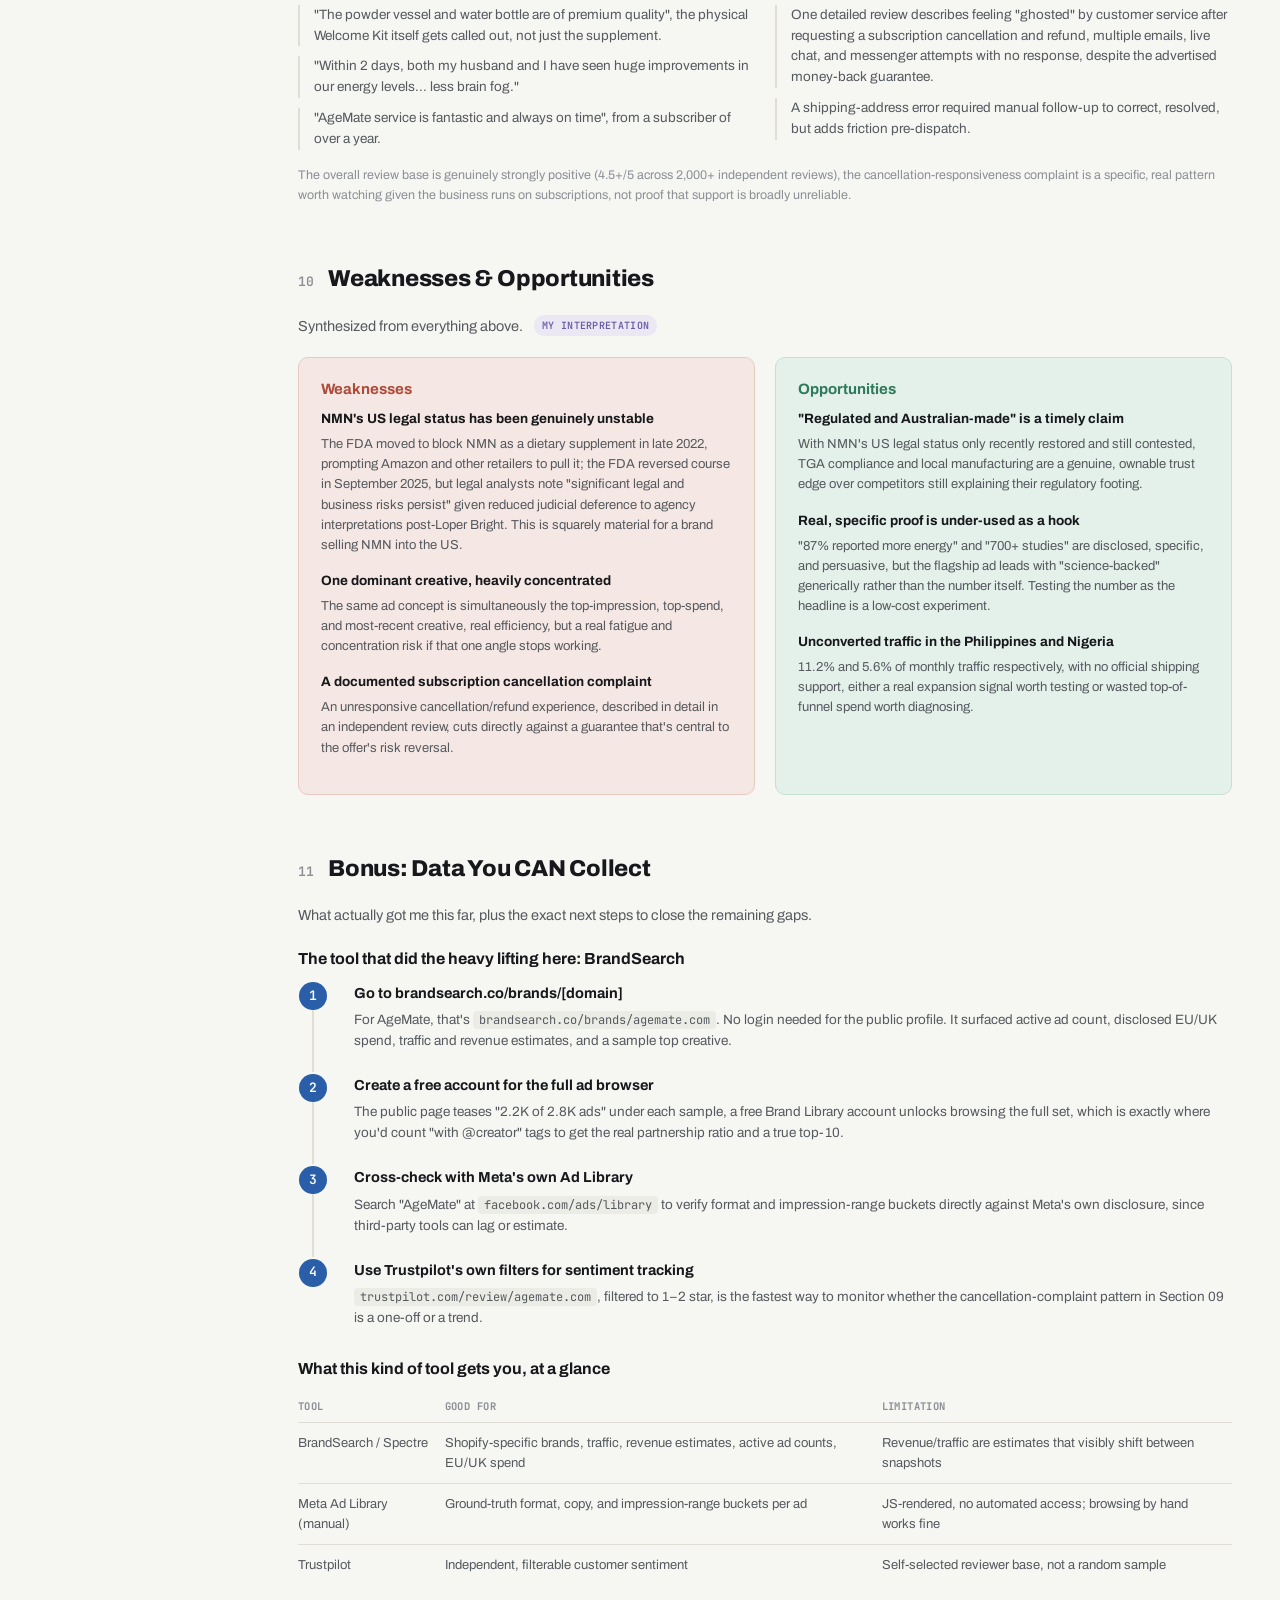
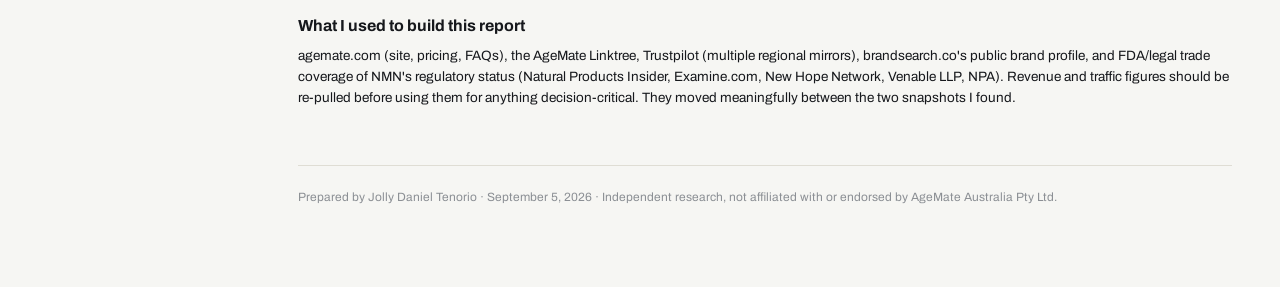
==== commit 1fa546bd: "Add files via upload" ====
--- a/agemate.html
+++ b/agemate.html
@@ -3,7 +3,7 @@
 <head>
 <meta charset="UTF-8">
 <meta name="viewport" content="width=device-width, initial-scale=1.0">
-<title>AgeMate — Creative &amp; Competitive Analysis</title>
+<title>AgeMate · Creative &amp; Competitive Analysis</title>
 <link rel="preconnect" href="https://fonts.googleapis.com">
 <link href="https://fonts.googleapis.com/css2?family=Archivo:wght@500;600;700;800&family=Source+Serif+4:ital,wght@0,400;0,600;1,400&family=JetBrains+Mono:wght@400;500;600&display=swap" rel="stylesheet">
 <style>
@@ -47,10 +47,10 @@
   p{ margin:0 0 14px; font-size:14.5px; }
   h3{ font-size:16px; font-weight:700; margin:0 0 8px; }
   .tag{ display:inline-flex; align-items:center; gap:5px; font-family:'JetBrains Mono',monospace; font-size:10px; font-weight:600; letter-spacing:.03em; text-transform:uppercase; padding:3px 8px; border-radius:20px; white-space:nowrap; }
-  .tag.verified{ background:var(--signal-bg); color:var(--signal); }
-  .tag.proxy{ background:var(--gold-bg); color:var(--gold); }
-  .tag.analyst{ background:var(--analyst-bg); color:var(--analyst); }
-  .tag.gap{ background:var(--gap-bg); color:var(--gap); }
+  .tag.observed{ background:var(--signal-bg); color:var(--signal); }
+  .tag.estimated{ background:var(--gold-bg); color:var(--gold); }
+  .tag.interp{ background:var(--analyst-bg); color:var(--analyst); }
+  .tag.unavailable{ background:var(--gap-bg); color:var(--gap); }
   .tag-inline{ margin-left:8px; vertical-align:2px; }
   .method-box{ background:var(--card); border:1px solid var(--line); border-radius:var(--radius); padding:22px 24px; margin-bottom:30px; }
   .method-box h3{ margin-bottom:12px; }
@@ -124,6 +124,7 @@
 
 <div class="layout">
   <aside id="sidebar">
+    <a href="index.html" style="display:inline-block; font-size:12.5px; font-weight:600; color:var(--ink-faint); text-decoration:none; margin-bottom:14px;">&larr; Back to portfolio</a>
     <div class="side-brand">AgeMate</div>
     <div class="side-sub">Creative &amp; Competitive Analysis<br>Prepared by Jolly Daniel Tenorio</div>
     <nav id="toc">
@@ -141,17 +142,17 @@
     </nav>
     <div class="side-legend">
       <div class="side-legend-title">Evidence key</div>
-      <div style="margin-bottom:6px;"><span class="tag verified">Verified</span></div>
-      <div style="margin-bottom:6px;"><span class="tag proxy">Proxy</span></div>
-      <div style="margin-bottom:6px;"><span class="tag analyst">Analyst read</span></div>
-      <div><span class="tag gap">Data gap</span></div>
+      <div style="margin-bottom:6px;"><span class="tag observed">Observed</span></div>
+      <div style="margin-bottom:6px;"><span class="tag estimated">Estimated</span></div>
+      <div style="margin-bottom:6px;"><span class="tag interp">My interpretation</span></div>
+      <div><span class="tag unavailable">Not available</span></div>
     </div>
   </aside>
 
   <main>
     <div class="hero">
-      <h1>AgeMate — Creative <span>&amp;</span> Competitive Analysis</h1>
-      <p>A research-driven teardown of a Melbourne-based longevity-supplement DTC brand — its offer, positioning, and live ad activity, graded by how solid the evidence actually is.</p>
+      <h1>AgeMate <span>·</span> Creative &amp; Competitive Analysis</h1>
+      <p>A research driven teardown of a Melbourne based longevity supplement brand: its offer, positioning, and live ad activity, graded by how solid the evidence actually is.</p>
       <div class="hero-meta">
         <span>PREPARED SEP 05, 2026</span>
         <span>SUBJECT: AGEMATE AUSTRALIA PTY LTD</span>
@@ -161,12 +162,13 @@
 
     <div class="method-box">
       <h3>How to read this report</h3>
-      <p>Every claim below is tagged by how solid the evidence is. This brand turned out to be a much better case for this kind of research than most — a third-party Shopify/ad-intelligence tool (BrandSearch) had a live public profile with real active-ad counts, disclosed EU/UK ad spend, and even the brand's current top-performing ad copy. What it couldn't give me — the full partnership-vs-brand ratio across every active ad, and an exact impressions-ranked top 10 — is marked <strong>Data gap</strong>, with the manual method in Section 11.</p>
+      <p>Every claim below carries a label showing how solid the evidence behind it is. This is competitive intelligence built entirely from publicly available and third party sources. I have never had access to AgeMate's ad account, analytics, or internal numbers, and nothing here should be read as if I did.</p>
+      <p>This brand left a wider public trail than most. A third party ad intelligence tool publishes active ad counts, the UK and EU ad spend that Meta discloses by regulation, and the brand's current top performing ad copy. What no public source could give me was the full partnership to brand ratio across every active ad, or an exact impressions ranked top ten. Those are marked Not available, with the manual method in the final section.</p>
       <div class="method-grid">
-        <div class="method-cell"><span class="tag verified">Verified</span>From AgeMate's own site, or a named, checkable third-party source (Trustpilot, BrandSearch, FDA filings).</div>
-        <div class="method-cell"><span class="tag proxy">Proxy</span>Real data, but an estimate or a single-snapshot read — directional, not exact.</div>
-        <div class="method-cell"><span class="tag analyst">Analyst read</span>My own strategic interpretation, clearly separated from sourced fact.</div>
-        <div class="method-cell"><span class="tag gap">Data gap</span>Couldn't be accessed with the tools available here. Manual method provided.</div>
+        <div class="method-cell"><span class="tag observed">Observed</span>Published or publicly visible. From AgeMate's own site, or a named public source such as Trustpilot, BrandSearch, or FDA filings. You can check any of it yourself.</div>
+        <div class="method-cell"><span class="tag estimated">Estimated</span>A third-party tool's estimate, or a single snapshot in time. Directional, not exact, and flagged wherever tools disagreed.</div>
+        <div class="method-cell"><span class="tag interp">My interpretation</span>My own strategic read. Kept deliberately separate from anything sourced above.</div>
+        <div class="method-cell"><span class="tag unavailable">Not available</span>Not obtainable from public sources. Where this appears, the manual method to get it is in the final section.</div>
       </div>
     </div>
 
@@ -174,24 +176,24 @@
       <h3>Quick facts</h3>
       <p style="font-size:13px; color:var(--ink-faint); margin-bottom:0;">The specific business questions, answered directly.</p>
       <div class="qf-grid">
-        <div class="qf-item"><div class="qf-q">WHAT DOES THE COMPANY SELL? <span class="tag verified tag-inline">Verified</span></div><div class="qf-a">An "all-in-one" daily longevity supplement powder, plus single-ingredient NMN, TMG, resveratrol, and berberine powders/capsules — 15 SKUs total.</div></div>
-        <div class="qf-item"><div class="qf-q">HERO PRODUCT? <span class="tag verified tag-inline">Verified</span></div><div class="qf-a">Daily Longevity Blend — NMN plus 17 other actives, one scoop mixed with water daily.</div></div>
-        <div class="qf-item"><div class="qf-q">PRICE? <span class="tag verified tag-inline">Verified</span></div><div class="qf-a">Hero product: $79/month subscription (list $99). Full range across all SKUs: $29–$349.</div></div>
-        <div class="qf-item"><div class="qf-q">AOV? <span class="tag proxy tag-inline">Proxy</span></div><div class="qf-a">~A$81, per third-party estimate — closely tracks the $79 hero subscription price, which checks out.</div></div>
-        <div class="qf-item"><div class="qf-q">MARGIN? <span class="tag gap tag-inline">Data gap</span></div><div class="qf-a">Not disclosed anywhere. Premium DTC supplement brands typically run 60–80% gross margin industry-wide — a category benchmark, not an AgeMate-specific figure.</div></div>
-        <div class="qf-item"><div class="qf-q">MAIN OFFER? <span class="tag verified tag-inline">Verified</span></div><div class="qf-a">The "Welcome Kit": first month at $79 (vs. $158 nominal value) plus two free gifts, 30-day money-back guarantee, cancel anytime. Stable for 2+ years per catalog history.</div></div>
-        <div class="qf-item"><div class="qf-q">BUSINESS GOAL? <span class="tag analyst tag-inline">Analyst read</span></div><div class="qf-a">Scale recurring subscription revenue through heavy content/paid-social acquisition and review-driven trust, across five shipping markets.</div></div>
-        <div class="qf-item"><div class="qf-q">CURRENT MONTHLY REVENUE? <span class="tag proxy tag-inline">Proxy</span></div><div class="qf-a">Third-party estimates genuinely disagree — roughly A$450K on the low end, up to A$1.8M on a different snapshot. Treat as "high six to low seven figures," not a precise number.</div></div>
-        <div class="qf-item"><div class="qf-q">CURRENT AD SPEND? <span class="tag verified tag-inline">Verified</span> (partial)</div><div class="qf-a">Only EU/UK spend is publicly disclosed by regulation: €19.7K, 100% in the UK. Global spend (incl. Australia and the US, their biggest markets) isn't publicly available.</div></div>
-        <div class="qf-item"><div class="qf-q">MARKETS? <span class="tag verified tag-inline">Verified</span></div><div class="qf-a">Ships to Australia, New Zealand, Singapore, UK, and US. Traffic also skews heavily from the Philippines and Nigeria — neither an official ship-to market.</div></div>
-        <div class="qf-item"><div class="qf-q">BEST CUSTOMERS? <span class="tag analyst tag-inline">Analyst read</span></div><div class="qf-a">Not disclosed directly. Testimonials and homepage framing ("Aussies ageing better") point to health-conscious Australian adults in their 50s–70s.</div></div>
+        <div class="qf-item"><div class="qf-q">WHAT DOES THE COMPANY SELL? <span class="tag observed tag-inline">Observed</span></div><div class="qf-a">An "all-in-one" daily longevity supplement powder, plus single-ingredient NMN, TMG, resveratrol, and berberine powders and capsules. 15 SKUs in total.</div></div>
+        <div class="qf-item"><div class="qf-q">HERO PRODUCT? <span class="tag observed tag-inline">Observed</span></div><div class="qf-a">Daily Longevity Blend. NMN plus 17 other actives, one scoop mixed with water daily.</div></div>
+        <div class="qf-item"><div class="qf-q">PRICE? <span class="tag observed tag-inline">Observed</span></div><div class="qf-a">Hero product: $79/month subscription (list $99). Full range across all SKUs: $29–$349.</div></div>
+        <div class="qf-item"><div class="qf-q">AOV? <span class="tag estimated tag-inline">Estimated</span></div><div class="qf-a">~A$81, per third-party estimate. That tracks the $79 hero subscription price closely, which checks out.</div></div>
+        <div class="qf-item"><div class="qf-q">MARGIN? <span class="tag unavailable tag-inline">Not available</span></div><div class="qf-a">Not disclosed anywhere. Premium DTC supplement brands typically run 60–80% gross margin industry wide. That is a category benchmark, not an AgeMate specific figure.</div></div>
+        <div class="qf-item"><div class="qf-q">MAIN OFFER? <span class="tag observed tag-inline">Observed</span></div><div class="qf-a">The "Welcome Kit": first month at $79 (vs. $158 nominal value) plus two free gifts, 30-day money-back guarantee, cancel anytime. Stable for 2+ years per catalog history.</div></div>
+        <div class="qf-item"><div class="qf-q">BUSINESS GOAL? <span class="tag interp tag-inline">My interpretation</span></div><div class="qf-a">Scale recurring subscription revenue through heavy content/paid-social acquisition and review-driven trust, across five shipping markets.</div></div>
+        <div class="qf-item"><div class="qf-q">CURRENT MONTHLY REVENUE? <span class="tag estimated tag-inline">Estimated</span></div><div class="qf-a">Third-party estimates genuinely disagree: roughly A$450K on the low end, up to A$1.8M on a different snapshot. Treat as "high six to low seven figures," not a precise number.</div></div>
+        <div class="qf-item"><div class="qf-q">CURRENT AD SPEND? <span class="tag observed tag-inline">Observed</span> (partial)</div><div class="qf-a">Only EU/UK spend is publicly disclosed by regulation: €19.7K, 100% in the UK. Global spend (incl. Australia and the US, their biggest markets) isn't publicly available.</div></div>
+        <div class="qf-item"><div class="qf-q">MARKETS? <span class="tag observed tag-inline">Observed</span></div><div class="qf-a">Ships to Australia, New Zealand, Singapore, UK, and US. Traffic also skews heavily from the Philippines and Nigeria, neither of which is an official ship-to market.</div></div>
+        <div class="qf-item"><div class="qf-q">BEST CUSTOMERS? <span class="tag interp tag-inline">My interpretation</span></div><div class="qf-a">Not disclosed directly. Testimonials and homepage framing ("Aussies ageing better") point to health-conscious Australian adults in their 50s–70s.</div></div>
       </div>
     </div>
 
     <!-- ============ 01 OVERVIEW ============ -->
     <section id="overview">
       <div class="sec-head"><span class="sec-num">01</span><h2>Company Overview</h2></div>
-      <p class="sec-dek">A 7-year-old Melbourne DTC brand that's quietly become one of the bigger names in longevity supplements. <span class="tag verified tag-inline">Verified</span></p>
+      <p class="sec-dek">A 7-year-old Melbourne DTC brand that's quietly become one of the bigger names in longevity supplements. <span class="tag observed tag-inline">Observed</span></p>
 
       <div class="stat-strip">
         <div class="stat-cell"><span class="stat-num">~2019</span><div class="stat-label">Founded, Melbourne VIC</div></div>
@@ -201,24 +203,24 @@
         <div class="stat-cell"><span class="stat-num">5</span><div class="stat-label">Countries shipped to</div></div>
       </div>
 
-      <p>AgeMate Australia Pty Ltd operates out of Richmond, Melbourne (ABN 42687696500), manufacturing in Sydney under TGA (Therapeutic Goods Administration) compliance — a real regulatory credential that most US-based NMN competitors, operating under a murkier FDA status, can't claim. A separate "AgeMate Pte. Ltd." entity appears in the site's footer, suggesting a Singapore arm alongside the Australian one, consistent with their Singapore shipping option.</p>
-      <p>No named founder turned up in available research — this is a smaller private company, and I'd rather flag that gap than guess. What's verifiable: the brand has sold over 1 million units, built a 100,000+ subscriber newsletter, and is currently running one of the more active Meta ad accounts I've seen in this category — 2,179 ads live right now.</p>
+      <p>AgeMate Australia Pty Ltd operates out of Richmond, Melbourne (ABN 42687696500), manufacturing in Sydney under TGA (Therapeutic Goods Administration) compliance, a real regulatory credential that most US-based NMN competitors, operating under a murkier FDA status, can't claim. A separate "AgeMate Pte. Ltd." entity appears in the site's footer, suggesting a Singapore arm alongside the Australian one, consistent with their Singapore shipping option.</p>
+      <p>No named founder turned up in available research. This is a smaller private company, and I'd rather flag that gap than guess. What's verifiable: the brand has sold over 1 million units, built a 100,000+ subscriber newsletter, and is currently running one of the more active Meta ad accounts I've seen in this category, 2,179 ads live right now.</p>
       <p style="color:var(--ink-faint); font-size:12.5px;">Sources: agemate.com, brandsearch.co brand profile, Trustpilot.</p>
     </section>
 
     <!-- ============ 02 AUDIENCE ============ -->
     <section id="audience">
       <div class="sec-head"><span class="sec-num">02</span><h2>Target Audience</h2></div>
-      <p class="sec-dek">Grounded in real testimonial data and traffic geography, not ad-targeting data (which isn't public). <span class="tag analyst tag-inline">Analyst read</span></p>
+      <p class="sec-dek">Grounded in real testimonial data and traffic geography, not ad-targeting data (which isn't public). <span class="tag interp tag-inline">My interpretation</span></p>
 
       <div class="grid-3">
         <div class="persona">
           <div class="ptag">Persona 01</div>
           <h3>The Proactive Ager</h3>
-          <p>Australian, 50s–70s, already health-literate, not sick — just trying to stay sharp and energetic.</p>
+          <p>Australian, 50s–70s, already health-literate, not sick, just trying to stay sharp and energetic.</p>
           <ul>
             <li>Mirrored directly in named testimonials: Suzana (57), Liz (73)</li>
-            <li>Responds to "one simple daily routine" — wants results without becoming a supplement hobbyist</li>
+            <li>Responds to "one simple daily routine", wants results without becoming a supplement hobbyist</li>
             <li>Converts on the risk-reversed Welcome Kit offer</li>
           </ul>
         </div>
@@ -228,14 +230,14 @@
           <p>Has already read about NMN and NAD+ decline independently before landing on the site.</p>
           <ul>
             <li>Addressed directly by "700+ studies," ingredient-mechanism explainers, and TGA-compliance messaging</li>
-            <li>Wants "no pseudo-science" — the site's own words for its own claimed differentiator</li>
+            <li>Wants "no pseudo-science", the site's own words for its own claimed differentiator</li>
             <li>Likely to price-compare against single-ingredient NMN brands before buying the blend</li>
           </ul>
         </div>
         <div class="persona">
           <div class="ptag">Persona 03</div>
           <h3>The Unexpected Browser</h3>
-          <p>Traffic from the Philippines (11.2%) and Nigeria (5.6%) is real and sizeable — but neither is an official ship-to market.</p>
+          <p>Traffic from the Philippines (11.2%) and Nigeria (5.6%) is real and sizeable, but neither is an official ship-to market.</p>
           <ul>
             <li>Likely curiosity, content, or affiliate-driven traffic rather than a served customer base</li>
             <li>Either a genuine expansion signal or simply spend/attention that can't convert today</li>
@@ -247,7 +249,7 @@
     <!-- ============ 03 OFFER ============ -->
     <section id="offer">
       <div class="sec-head"><span class="sec-num">03</span><h2>Offer</h2></div>
-      <p class="sec-dek">One hero subscription offer, stable for years, with a long tail of à la carte ingredient SKUs behind it. <span class="tag verified tag-inline">Verified</span></p>
+      <p class="sec-dek">One hero subscription offer, stable for years, with a long tail of à la carte ingredient SKUs behind it. <span class="tag observed tag-inline">Observed</span></p>
 
       <svg viewBox="0 0 700 250" style="width:100%; max-width:700px; font-family:'JetBrains Mono',monospace;">
         <text x="0" y="14" font-size="11" font-weight="600" fill="#16181C">Welcome Kit (hero subscription)</text>
@@ -265,7 +267,7 @@
         <text x="0" y="198" font-size="11" font-weight="600" fill="#16181C">3-Pack Resveratrol Powder</text>
         <rect x="0" y="206" width="683" height="16" rx="3" fill="#2A5EA8" opacity="0.85"/>
         <text x="0" y="218" font-size="11" fill="#fff" font-weight="600" dx="6">$309</text>
-        <text x="0" y="244" font-size="11" font-weight="600" fill="#16181C">3-Pack NMN Powder (bulk) — highest SKU</text>
+        <text x="0" y="244" font-size="11" font-weight="600" fill="#16181C">3-Pack NMN Powder (bulk), highest SKU</text>
         <rect x="0" y="248" width="700" height="0" rx="3" fill="none"/>
       </svg>
       <p class="timeline-caption">Selected SKUs across the range; full catalog runs $29–$349. Bars scaled to the $349 top SKU (3-Pack NMN Powder, bulk).</p>
@@ -273,11 +275,11 @@
       <div class="grid-2" style="margin-top:20px;">
         <div class="card">
           <h3>The Welcome Kit mechanic</h3>
-          <p style="font-size:13.5px;">First month at $79 against a $158 nominal bundle value (Blend + free storage container + free drink bottle), framed as "save 50%," with a 30-day money-back guarantee and cancel-anytime subscription. This exact structure — free bonus items bundled into a subscription anchor — has recurred in the product catalog for at least two years, so it's the proven core offer, not a current test.</p>
+          <p style="font-size:13.5px;">First month at $79 against a $158 nominal bundle value (Blend + free storage container + free drink bottle), framed as "save 50%," with a 30-day money-back guarantee and cancel-anytime subscription. This exact structure (free bonus items bundled into a subscription anchor) has recurred in the product catalog for at least two years, so it's the proven core offer, not a current test.</p>
         </div>
         <div class="card">
           <h3>Revenue reality check</h3>
-          <p style="font-size:13.5px;">Two different third-party snapshots of the same store gave me two different monthly revenue ranges (roughly $450K–$824K in one pull, $1.0M–$1.8M in another, taken months apart). That spread is real and worth sitting with — these estimation tools move a lot between snapshots, so anchor on "large, real, DTC-scale business," not on any single number.</p>
+          <p style="font-size:13.5px;">Two different third-party snapshots of the same store gave me two different monthly revenue ranges (roughly $450K–$824K in one pull, $1.0M–$1.8M in another, taken months apart). That spread is real and worth sitting with, these estimation tools move a lot between snapshots, so anchor on "large, real, DTC-scale business," not on any single number.</p>
         </div>
       </div>
     </section>
@@ -285,26 +287,26 @@
     <!-- ============ 04 POSITIONING ============ -->
     <section id="positioning">
       <div class="sec-head"><span class="sec-num">04</span><h2>Positioning</h2></div>
-      <p class="sec-dek">"All-in-one and TGA-regulated" against a category of single-ingredient, murkier-status competitors. <span class="tag analyst tag-inline">Analyst read</span>, built on verified claims.</p>
-
-      <p>AgeMate's own copy names its wedge directly: "supplements for ageing have been expensive, hard to source, confusing to dose, and shrouded in pseudo-science — until now." That's a positioning statement aimed squarely at the single-ingredient NMN/resveratrol/berberine capsule market it also happens to sell into à la carte — the blend is positioned as the simplified, credible alternative to a routine you'd otherwise build yourself from five different bottles. <span class="tag verified tag-inline">Verified</span></p>
-      <p>An algorithmic brand-intelligence tool (BrandSearch) independently placed AgeMate in the same competitive set as AM Nutrition, Näak, Schiff Vitamins, and Betterbrand — a mix of sports nutrition and mainstream vitamin brands rather than longevity-specialist peers, which suggests AgeMate is being discovered and compared more broadly than "longevity supplement" as a narrow category. <span class="tag proxy tag-inline">Proxy</span></p>
-      <p>The manufacturing and regulatory story — "Now made in Australia," TGA-listed — is a real, ownable point of difference in a category where the core ingredient's legal status in the US has been genuinely unstable (see Section 10). "Regulated, Australian-made" is a trust claim a lot of competitors literally cannot make right now.</p>
+      <p class="sec-dek">"All-in-one and TGA-regulated" against a category of single-ingredient, murkier-status competitors. <span class="tag interp tag-inline">My interpretation</span>, built on verified claims.</p>
+
+      <p>AgeMate's own copy names its wedge directly: "supplements for ageing have been expensive, hard to source, confusing to dose, and shrouded in pseudo-science, until now." That's a positioning statement aimed squarely at the single-ingredient NMN/resveratrol/berberine capsule market it also happens to sell into à la carte, the blend is positioned as the simplified, credible alternative to a routine you'd otherwise build yourself from five different bottles. <span class="tag observed tag-inline">Observed</span></p>
+      <p>An algorithmic brand-intelligence tool (BrandSearch) independently placed AgeMate in the same competitive set as AM Nutrition, Näak, Schiff Vitamins, and Betterbrand. That is a mix of sports nutrition and mainstream vitamin brands rather than longevity-specialist peers, which suggests AgeMate is being discovered and compared more broadly than "longevity supplement" as a narrow category. <span class="tag estimated tag-inline">Estimated</span></p>
+      <p>The manufacturing and regulatory story ("Now made in Australia," TGA listed) is a real, ownable point of difference in a category where the core ingredient's legal status in the US has been genuinely unstable (see Section 10). "Regulated, Australian-made" is a trust claim a lot of competitors literally cannot make right now.</p>
     </section>
 
     <!-- ============ 05 MESSAGING ============ -->
     <section id="messaging">
       <div class="sec-head"><span class="sec-num">05</span><h2>Messaging</h2></div>
-      <p class="sec-dek">The exact copy from AgeMate's current top ad — simultaneously their most-seen, most recently launched, and highest-spend UK creative. <span class="tag verified tag-inline">Verified</span></p>
+      <p class="sec-dek">The exact copy from AgeMate's current top ad, simultaneously their most-seen, most recently launched, and highest-spend UK creative. <span class="tag observed tag-inline">Observed</span></p>
 
       <div class="ad-sample">
         <div class="ad-copy">
           <span class="badge">LIVE NOW</span><span class="badge" style="background:var(--gold);">TOP IMPRESSIONS</span><span class="badge" style="background:var(--analyst);">TOP UK SPEND</span>
           <p style="margin-top:10px; margin-bottom:6px; font-weight:700;">"Agemate Daily Longevity Blend 🇦🇺"</p>
-          <p style="margin-bottom:0;">Made in Australia 🇦🇺 — A science-backed way to support the foundations of healthy ageing<br>✔️ NMN + More<br>✔️ No Nasties<br>✔️ 15,000+ reviews<br><em>Designed to fit seamlessly into your everyday routine</em></p>
-        </div>
-      </div>
-      <p class="timeline-caption">One creative concept is simultaneously the top-impression, top-UK-spend, and most-recently-launched ad in their account — a strong signal they've found a winner and are pushing most of their budget through variants of it rather than testing many distinct concepts in parallel.</p>
+          <p style="margin-bottom:0;">Made in Australia 🇦🇺, A science-backed way to support the foundations of healthy ageing<br>✔️ NMN + More<br>✔️ No Nasties<br>✔️ 15,000+ reviews<br><em>Designed to fit seamlessly into your everyday routine</em></p>
+        </div>
+      </div>
+      <p class="timeline-caption">One creative concept is simultaneously the top-impression, top-UK-spend, and most-recently-launched ad in their account, a strong signal they've found a winner and are pushing most of their budget through variants of it rather than testing many distinct concepts in parallel.</p>
 
       <div class="grid-2" style="margin-top:20px;">
         <div class="card">
@@ -313,15 +315,15 @@
         </div>
         <div class="card">
           <h3>2. Clean-label shorthand</h3>
-          <p style="font-size:13.5px;">"No Nasties" — deliberately casual, Australian-inflected shorthand for "no fillers/additives," repeated across ad and site copy.</p>
+          <p style="font-size:13.5px;">"No Nasties", deliberately casual, Australian-inflected shorthand for "no fillers/additives," repeated across ad and site copy.</p>
         </div>
         <div class="card">
           <h3>3. Review count as the headline proof</h3>
-          <p style="font-size:13.5px;">"15,000+ reviews" sits inside the ad itself, not just on the landing page — the review count is treated as a top-of-funnel hook, not just a conversion-stage trust badge.</p>
+          <p style="font-size:13.5px;">"15,000+ reviews" sits inside the ad itself, not just on the landing page, the review count is treated as a top-of-funnel hook, not just a conversion-stage trust badge.</p>
         </div>
         <div class="card">
           <h3>4. Routine, not regimen</h3>
-          <p style="font-size:13.5px;">"Seamlessly into your everyday routine," "one simple daily routine," "one level scoop" — consistently framing the product as low-effort against a category that often reads as complicated.</p>
+          <p style="font-size:13.5px;">"Seamlessly into your everyday routine," "one simple daily routine," "one level scoop", consistently framing the product as low-effort against a category that often reads as complicated.</p>
         </div>
       </div>
     </section>
@@ -329,7 +331,7 @@
     <!-- ============ 06 CREATIVE STRATEGY ============ -->
     <section id="creative">
       <div class="sec-head"><span class="sec-num">06</span><h2>Creative Strategy</h2></div>
-      <p class="sec-dek">This is where the original ad-library asks live. Most of it is real, current data — a couple of pieces are genuine gaps.</p>
+      <p class="sec-dek">The ad level analysis. Most of this is solid, current public data, with a couple of genuine gaps.</p>
 
       <div class="stat-strip">
         <div class="stat-cell"><span class="stat-num">2,179</span><div class="stat-label">Active Meta ads (of 2,800 ever tracked)</div></div>
@@ -338,32 +340,32 @@
         <div class="stat-cell"><span class="stat-num">1.7M</span><div class="stat-label">Reach from that UK spend</div></div>
         <div class="stat-cell"><span class="stat-num">87.1K</span><div class="stat-label">Instagram followers</div></div>
       </div>
-      <p class="timeline-caption">Source: brandsearch.co, which indexes Meta's own regulatory ad-transparency data — this is a live figure, not a one-off snapshot. UK spend is disclosed because Meta requires it for UK/EU-targeted ads; global spend (including their larger AU/US markets) isn't publicly available anywhere.</p>
-
-      <h3 style="margin-top:26px;">Format breakdown <span class="tag gap tag-inline">Data gap</span></h3>
-      <p>I have the one sample creative above and confirmation that it repeats across a large share of the 2,179 active ads — but not a full format tally (static vs. video vs. carousel) across the whole account. The tool that got me this far (BrandSearch/Spectre) has a full ad-by-ad browser behind a free account signup; Section 11 has the direct path.</p>
-
-      <h3 style="margin-top:26px;">Partnership vs. brand ad ratio <span class="tag gap tag-inline">Data gap</span></h3>
-      <p>The one verified creative I have is straight brand copy — no "with @creator" tag. That's one data point, not a ratio. Genuinely can't extrapolate a split across 2,179 ads from a single sample without guessing, so this stays a gap rather than an invented percentage. Manual method in Section 11.</p>
-
-      <h3 style="margin-top:26px;">Top 10 ads by impressions <span class="tag proxy tag-inline">Proxy</span> (partial)</h3>
-      <p>I can confirm #1 with real copy (above) — it's simultaneously the top-impression, top-UK-spend, and most recent ad. I don't have a ranked #2 through #10 with individual figures, and I won't invent nine more ads with fabricated copy and numbers to fill the list out. What I can tell you with real confidence: this account looks concentrated around one winning angle rather than spread across ten genuinely distinct top performers.</p>
-
-      <h3 style="margin-top:26px;">Longest-running ads &amp; trend summary <span class="tag gap tag-inline">Data gap</span></h3>
-      <p>Run-duration-per-ad wasn't in what I could pull. What I can say: of the 2,800 ads ever tracked in this account, 2,179 (78%) are still active — a high live-to-total ratio, consistent with an advertiser that lets variants run rather than cycling them out fast.</p>
-
-      <h3 style="margin-top:26px;">Creative velocity <span class="tag verified tag-inline">Verified</span></h3>
-      <p>Their most recently launched tracked ad started <strong>the same day</strong> this data was pulled — this is an account uploading new variants same-day/daily, not on a weekly or monthly cadence. Combined with the 2,179-active-ad count, this is a genuinely high-velocity, high-variant-volume account for a brand this size.</p>
+      <p class="timeline-caption">Source: brandsearch.co, which indexes Meta's own regulatory ad-transparency data. This is a live figure, not a one-off snapshot. UK spend is disclosed because Meta requires it for UK/EU-targeted ads; global spend (including their larger AU/US markets) isn't publicly available anywhere.</p>
+
+      <h3 style="margin-top:26px;">Format breakdown <span class="tag unavailable tag-inline">Not available</span></h3>
+      <p>I have the one sample creative above and confirmation that it repeats across a large share of the 2,179 active ads, but not a full format tally (static vs. video vs. carousel) across the whole account. The tool that got me this far (BrandSearch/Spectre) has a full ad-by-ad browser behind a free account signup; Section 11 has the direct path.</p>
+
+      <h3 style="margin-top:26px;">Partnership vs. brand ad ratio <span class="tag unavailable tag-inline">Not available</span></h3>
+      <p>The one verified creative I have is straight brand copy, no "with @creator" tag. That's one data point, not a ratio. Genuinely can't extrapolate a split across 2,179 ads from a single sample without guessing, so this stays a gap rather than an invented percentage. Manual method in Section 11.</p>
+
+      <h3 style="margin-top:26px;">Top 10 ads by impressions <span class="tag estimated tag-inline">Estimated</span> (partial)</h3>
+      <p>I can confirm #1 with real copy (above). It's simultaneously the top-impression, top-UK-spend, and most recent ad. I do not have a ranked second through tenth with individual figures, and filling that list with invented copy and numbers would undermine everything else here. What I can tell you with real confidence: this account looks concentrated around one winning angle rather than spread across ten genuinely distinct top performers.</p>
+
+      <h3 style="margin-top:26px;">Longest-running ads &amp; trend summary <span class="tag unavailable tag-inline">Not available</span></h3>
+      <p>Run-duration-per-ad wasn't in what I could pull. What I can say: of the 2,800 ads ever tracked in this account, 2,179 (78%) are still active, a high live-to-total ratio, consistent with an advertiser that lets variants run rather than cycling them out fast.</p>
+
+      <h3 style="margin-top:26px;">Creative velocity <span class="tag observed tag-inline">Observed</span></h3>
+      <p>Their most recently launched tracked ad started <strong>the same day</strong> this data was pulled. This is an account uploading new variants same-day/daily, not on a weekly or monthly cadence. Combined with the 2,179-active-ad count, this is a genuinely high-velocity, high-variant-volume account for a brand this size.</p>
     </section>
 
     <!-- ============ 07 CUSTOMER JOURNEY ============ -->
     <section id="journey">
       <div class="sec-head"><span class="sec-num">07</span><h2>Customer Journey</h2></div>
-      <p class="sec-dek">A subscription-first funnel built on three specific, identifiable apps. <span class="tag verified tag-inline">Verified</span> tech stack / <span class="tag analyst tag-inline">Analyst read</span> on the funnel framing.</p>
+      <p class="sec-dek">A subscription-first funnel built on three specific, identifiable apps. <span class="tag observed tag-inline">Observed</span> tech stack / <span class="tag interp tag-inline">My interpretation</span> on the funnel framing.</p>
       <div class="steps">
-        <div class="step"><h4>Paid social or search brings them to the Blend page</h4><p>The hero ad links directly to the Daily Longevity Blend product page, not the homepage — a short, single-decision path.</p></div>
+        <div class="step"><h4>Paid social or search brings them to the Blend page</h4><p>The hero ad links directly to the Daily Longevity Blend product page, not the homepage, a short, single-decision path.</p></div>
         <div class="step"><h4>Risk reversal at the point of decision</h4><p>30-day money-back guarantee plus two free gifts bundled into the first month soften the commitment on a recurring charge.</p></div>
-        <div class="step"><h4>Recharge Subscriptions manages the recurring relationship</h4><p>Confirmed in their tech stack — ships every 30 days, "update or cancel anytime" messaging front and center.</p></div>
+        <div class="step"><h4>Recharge Subscriptions manages the recurring relationship</h4><p>Confirmed in their tech stack, ships every 30 days, "update or cancel anytime" messaging front and center.</p></div>
         <div class="step"><h4>Klaviyo and Judge.me carry retention and proof</h4><p>Email/SMS flows (Klaviyo) and an on-site review engine (Judge.me, 20,598+ reviews collected) keep existing subscribers engaged and feed new social proof back into the funnel.</p></div>
       </div>
     </section>
@@ -371,7 +373,7 @@
     <!-- ============ 08 SOCIAL PROOF ============ -->
     <section id="proof">
       <div class="sec-head"><span class="sec-num">08</span><h2>Social Proof</h2></div>
-      <p class="sec-dek">Independently checkable review data, not just curated homepage quotes. <span class="tag verified tag-inline">Verified</span></p>
+      <p class="sec-dek">Independently checkable review data, not just curated homepage quotes. <span class="tag observed tag-inline">Observed</span></p>
 
       <div class="stat-strip">
         <div class="stat-cell"><span class="stat-num">4.5–4.6</span><div class="stat-label">Trustpilot score / 5</div></div>
@@ -383,48 +385,48 @@
 
       <div class="card">
         <h3>Self-reported but disclosed proof points</h3>
-        <p style="font-size:13.5px;">87% of customers reported an increase in energy, per AgeMate's own post-purchase survey of 12,966 customers — a real, specific number, but company-run rather than independently verified. "700+ studies used as supporting evidence" is a similar case: a real claim, not something I independently audited study-by-study.</p>
+        <p style="font-size:13.5px;">87% of customers reported an increase in energy, per AgeMate's own post-purchase survey of 12,966 customers, a real, specific number, but company-run rather than independently verified. "700+ studies used as supporting evidence" is a similar case: a real claim, not something I independently audited study-by-study.</p>
       </div>
     </section>
 
     <!-- ============ 09 CUSTOMER RESEARCH ============ -->
     <section id="research">
       <div class="sec-head"><span class="sec-num">09</span><h2>Customer Research</h2></div>
-      <p class="sec-dek">Independent Trustpilot language, not homepage-curated quotes. <span class="tag verified tag-inline">Verified</span></p>
+      <p class="sec-dek">Independent Trustpilot language, not homepage-curated quotes. <span class="tag observed tag-inline">Observed</span></p>
 
       <div class="rev-cols">
         <div class="rev-col love">
           <h4>What customers love</h4>
-          <div class="rev-item">"The powder vessel and water bottle are of premium quality" — the physical Welcome Kit itself gets called out, not just the supplement.</div>
+          <div class="rev-item">"The powder vessel and water bottle are of premium quality", the physical Welcome Kit itself gets called out, not just the supplement.</div>
           <div class="rev-item">"Within 2 days, both my husband and I have seen huge improvements in our energy levels... less brain fog."</div>
-          <div class="rev-item">"AgeMate service is fantastic and always on time" — from a subscriber of over a year.</div>
+          <div class="rev-item">"AgeMate service is fantastic and always on time", from a subscriber of over a year.</div>
         </div>
         <div class="rev-col friction">
           <h4>Where the friction is</h4>
-          <div class="rev-item">One detailed review describes feeling "ghosted" by customer service after requesting a subscription cancellation and refund — multiple emails, live chat, and messenger attempts with no response, despite the advertised money-back guarantee.</div>
-          <div class="rev-item">A shipping-address error required manual follow-up to correct — resolved, but adds friction pre-dispatch.</div>
-        </div>
-      </div>
-      <p style="margin-top:6px; font-size:12.5px; color:var(--ink-faint);">The overall review base is genuinely strongly positive (4.5+/5 across 2,000+ independent reviews) — the cancellation-responsiveness complaint is a specific, real pattern worth watching given the business runs on subscriptions, not proof that support is broadly unreliable.</p>
+          <div class="rev-item">One detailed review describes feeling "ghosted" by customer service after requesting a subscription cancellation and refund, multiple emails, live chat, and messenger attempts with no response, despite the advertised money-back guarantee.</div>
+          <div class="rev-item">A shipping-address error required manual follow-up to correct, resolved, but adds friction pre-dispatch.</div>
+        </div>
+      </div>
+      <p style="margin-top:6px; font-size:12.5px; color:var(--ink-faint);">The overall review base is genuinely strongly positive (4.5+/5 across 2,000+ independent reviews), the cancellation-responsiveness complaint is a specific, real pattern worth watching given the business runs on subscriptions, not proof that support is broadly unreliable.</p>
     </section>
 
     <!-- ============ 10 WEAKNESSES & OPPORTUNITIES ============ -->
     <section id="weaknesses">
       <div class="sec-head"><span class="sec-num">10</span><h2>Weaknesses &amp; Opportunities</h2></div>
-      <p class="sec-dek">Synthesized from everything above. <span class="tag analyst tag-inline">Analyst read</span></p>
+      <p class="sec-dek">Synthesized from everything above. <span class="tag interp tag-inline">My interpretation</span></p>
 
       <div class="wo-grid">
         <div class="wo-col weak">
           <h3>Weaknesses</h3>
           <div class="wo-item"><h4>NMN's US legal status has been genuinely unstable</h4><p>The FDA moved to block NMN as a dietary supplement in late 2022, prompting Amazon and other retailers to pull it; the FDA reversed course in September 2025, but legal analysts note "significant legal and business risks persist" given reduced judicial deference to agency interpretations post-Loper Bright. This is squarely material for a brand selling NMN into the US.</p></div>
-          <div class="wo-item"><h4>One dominant creative, heavily concentrated</h4><p>The same ad concept is simultaneously the top-impression, top-spend, and most-recent creative — real efficiency, but a real fatigue and concentration risk if that one angle stops working.</p></div>
+          <div class="wo-item"><h4>One dominant creative, heavily concentrated</h4><p>The same ad concept is simultaneously the top-impression, top-spend, and most-recent creative, real efficiency, but a real fatigue and concentration risk if that one angle stops working.</p></div>
           <div class="wo-item"><h4>A documented subscription cancellation complaint</h4><p>An unresponsive cancellation/refund experience, described in detail in an independent review, cuts directly against a guarantee that's central to the offer's risk reversal.</p></div>
         </div>
         <div class="wo-col opp">
           <h3>Opportunities</h3>
           <div class="wo-item"><h4>"Regulated and Australian-made" is a timely claim</h4><p>With NMN's US legal status only recently restored and still contested, TGA compliance and local manufacturing are a genuine, ownable trust edge over competitors still explaining their regulatory footing.</p></div>
-          <div class="wo-item"><h4>Real, specific proof is under-used as a hook</h4><p>"87% reported more energy" and "700+ studies" are disclosed, specific, and persuasive — but the flagship ad leads with "science-backed" generically rather than the number itself. Testing the number as the headline is a low-cost experiment.</p></div>
-          <div class="wo-item"><h4>Unconverted traffic in the Philippines and Nigeria</h4><p>11.2% and 5.6% of monthly traffic respectively, with no official shipping support — either a real expansion signal worth testing or wasted top-of-funnel spend worth diagnosing.</p></div>
+          <div class="wo-item"><h4>Real, specific proof is under-used as a hook</h4><p>"87% reported more energy" and "700+ studies" are disclosed, specific, and persuasive, but the flagship ad leads with "science-backed" generically rather than the number itself. Testing the number as the headline is a low-cost experiment.</p></div>
+          <div class="wo-item"><h4>Unconverted traffic in the Philippines and Nigeria</h4><p>11.2% and 5.6% of monthly traffic respectively, with no official shipping support, either a real expansion signal worth testing or wasted top-of-funnel spend worth diagnosing.</p></div>
         </div>
       </div>
     </section>
@@ -436,8 +438,8 @@
 
       <h3>The tool that did the heavy lifting here: BrandSearch</h3>
       <div class="steps">
-        <div class="step"><h4>Go to brandsearch.co/brands/[domain]</h4><p>For AgeMate, that's <code>brandsearch.co/brands/agemate.com</code>. No login needed for the public profile — it surfaced active ad count, disclosed EU/UK spend, traffic and revenue estimates, and a sample top creative.</p></div>
-        <div class="step"><h4>Create a free account for the full ad browser</h4><p>The public page teases "2.2K of 2.8K ads" under each sample — a free Brand Library account unlocks browsing the full set, which is exactly where you'd count "with @creator" tags to get the real partnership ratio and a true top-10.</p></div>
+        <div class="step"><h4>Go to brandsearch.co/brands/[domain]</h4><p>For AgeMate, that's <code>brandsearch.co/brands/agemate.com</code>. No login needed for the public profile. It surfaced active ad count, disclosed EU/UK spend, traffic and revenue estimates, and a sample top creative.</p></div>
+        <div class="step"><h4>Create a free account for the full ad browser</h4><p>The public page teases "2.2K of 2.8K ads" under each sample, a free Brand Library account unlocks browsing the full set, which is exactly where you'd count "with @creator" tags to get the real partnership ratio and a true top-10.</p></div>
         <div class="step"><h4>Cross-check with Meta's own Ad Library</h4><p>Search "AgeMate" at <code>facebook.com/ads/library</code> to verify format and impression-range buckets directly against Meta's own disclosure, since third-party tools can lag or estimate.</p></div>
         <div class="step"><h4>Use Trustpilot's own filters for sentiment tracking</h4><p><code>trustpilot.com/review/agemate.com</code>, filtered to 1–2 star, is the fastest way to monitor whether the cancellation-complaint pattern in Section 09 is a one-off or a trend.</p></div>
       </div>
@@ -445,13 +447,13 @@
       <h3 style="margin-top:28px;">What this kind of tool gets you, at a glance</h3>
       <table class="tool-table">
         <tr><th>Tool</th><th>Good for</th><th>Limitation</th></tr>
-        <tr><td>BrandSearch / Spectre</td><td>Shopify-specific brands — traffic, revenue estimates, active ad counts, EU/UK spend</td><td>Revenue/traffic are estimates that visibly shift between snapshots</td></tr>
-        <tr><td>Meta Ad Library (manual)</td><td>Ground-truth format, copy, and impression-range buckets per ad</td><td>JS-rendered — no automated access; browsing by hand works fine</td></tr>
+        <tr><td>BrandSearch / Spectre</td><td>Shopify-specific brands, traffic, revenue estimates, active ad counts, EU/UK spend</td><td>Revenue/traffic are estimates that visibly shift between snapshots</td></tr>
+        <tr><td>Meta Ad Library (manual)</td><td>Ground-truth format, copy, and impression-range buckets per ad</td><td>JS-rendered, no automated access; browsing by hand works fine</td></tr>
         <tr><td>Trustpilot</td><td>Independent, filterable customer sentiment</td><td>Self-selected reviewer base, not a random sample</td></tr>
       </table>
 
       <h3 style="margin-top:28px;">What I used to build this report</h3>
-      <p style="font-size:13.5px;">agemate.com (site, pricing, FAQs), the AgeMate Linktree, Trustpilot (multiple regional mirrors), brandsearch.co's public brand profile, and FDA/legal trade coverage of NMN's regulatory status (Natural Products Insider, Examine.com, New Hope Network, Venable LLP, NPA). Revenue and traffic figures should be re-pulled before using them for anything decision-critical — they moved meaningfully between the two snapshots I found.</p>
+      <p style="font-size:13.5px;">agemate.com (site, pricing, FAQs), the AgeMate Linktree, Trustpilot (multiple regional mirrors), brandsearch.co's public brand profile, and FDA/legal trade coverage of NMN's regulatory status (Natural Products Insider, Examine.com, New Hope Network, Venable LLP, NPA). Revenue and traffic figures should be re-pulled before using them for anything decision-critical. They moved meaningfully between the two snapshots I found.</p>
     </section>
 
     <footer>
